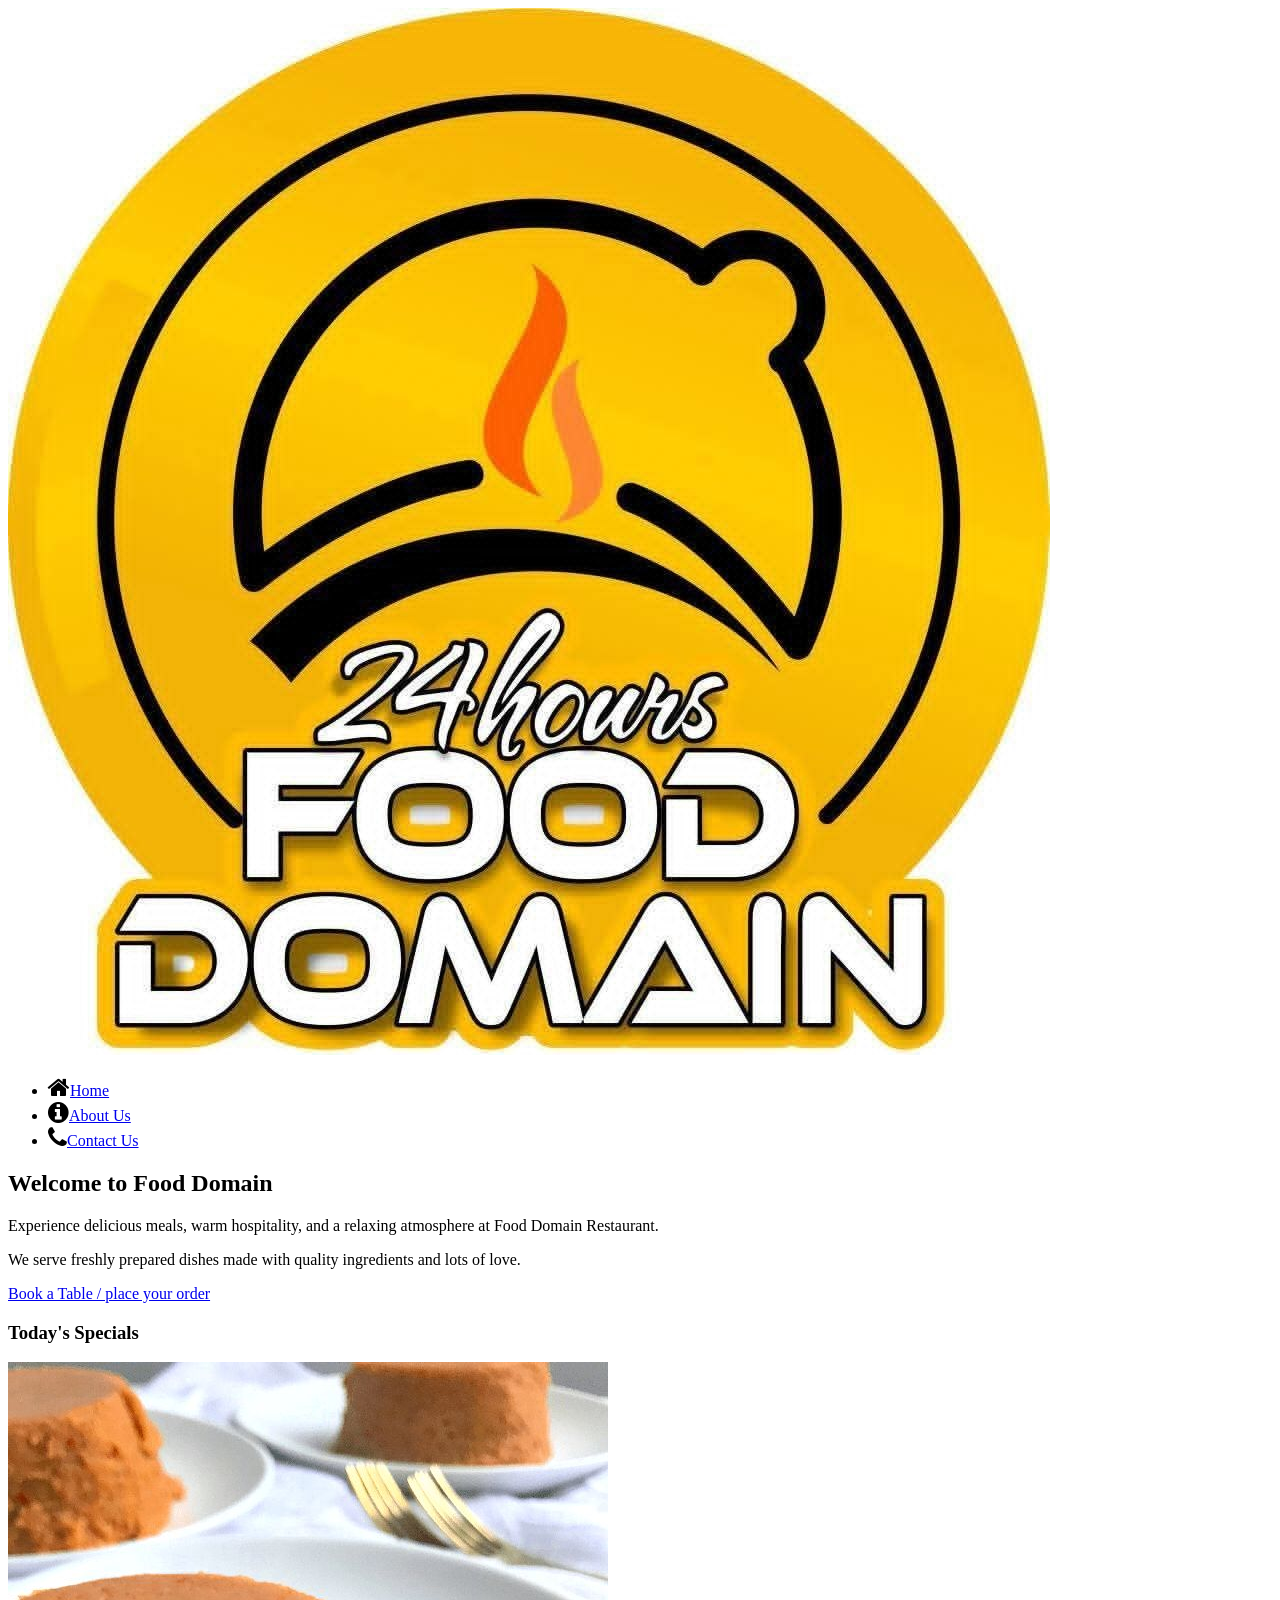
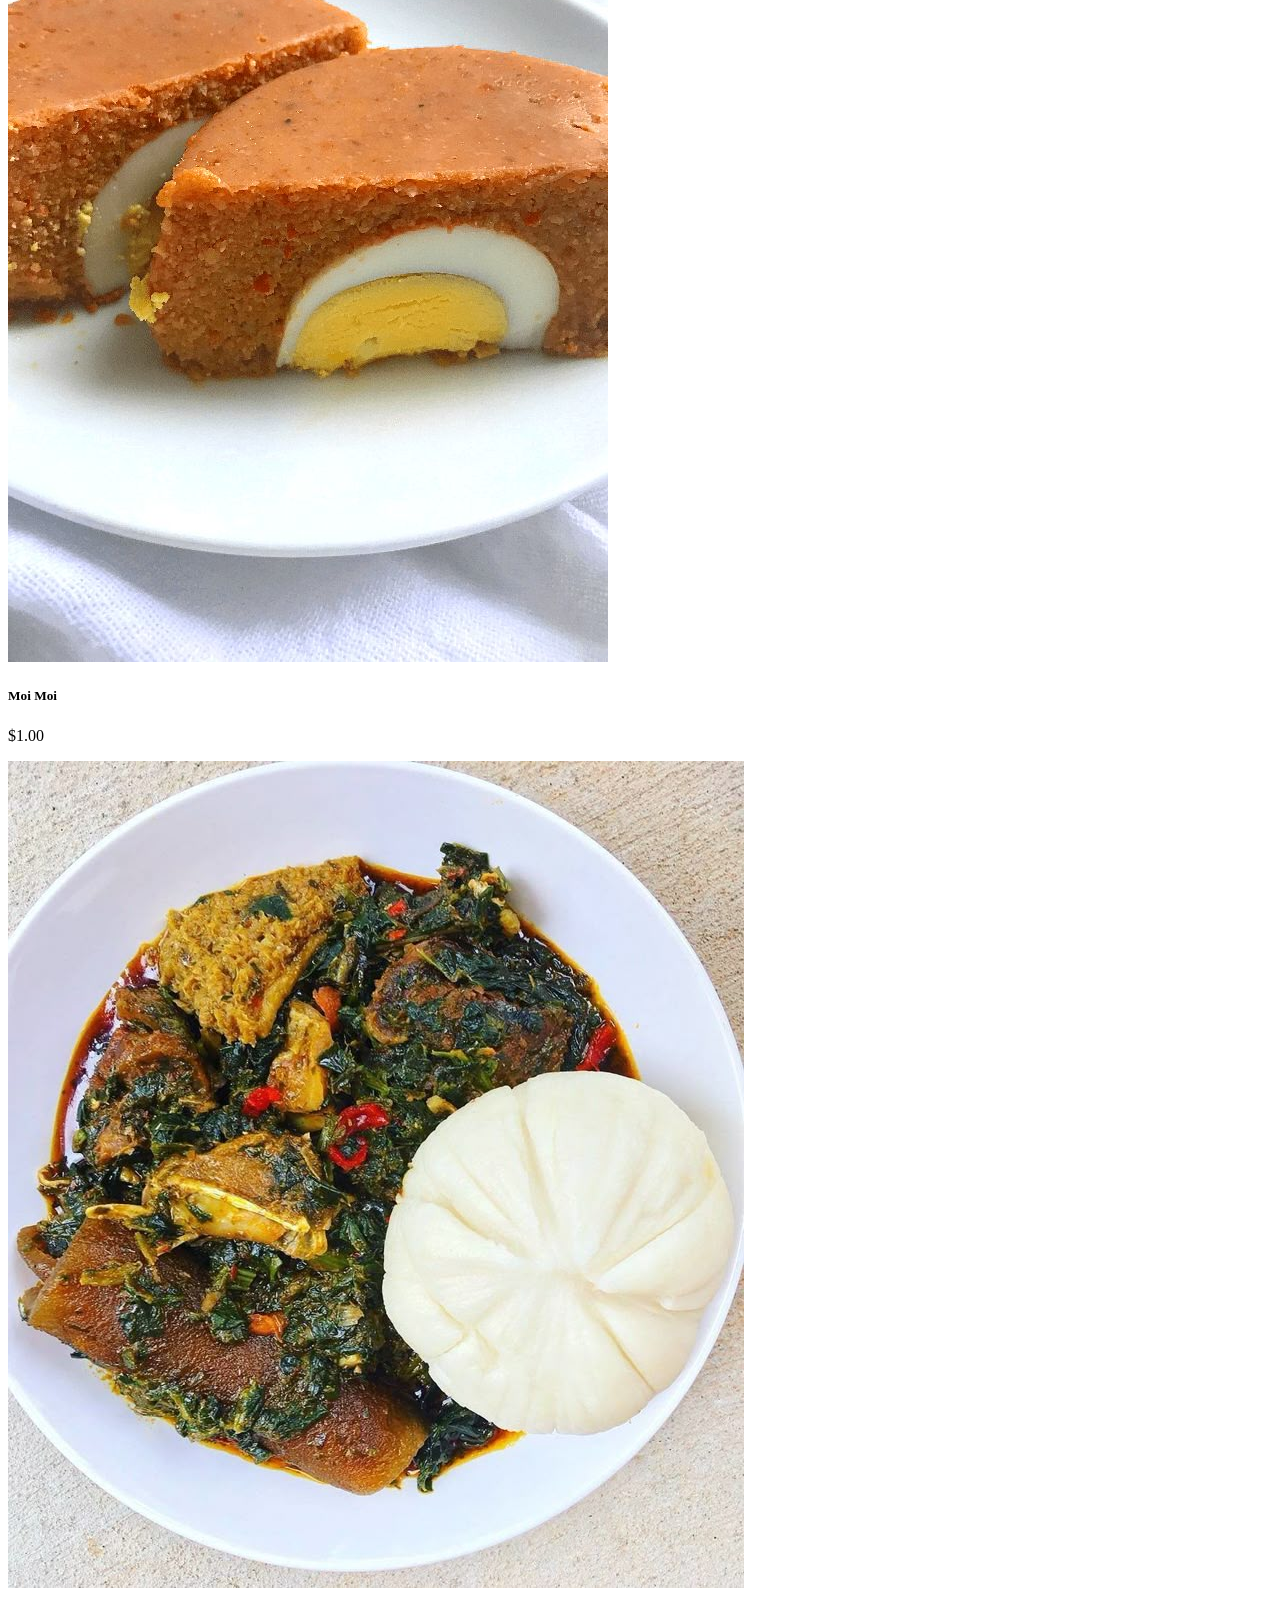
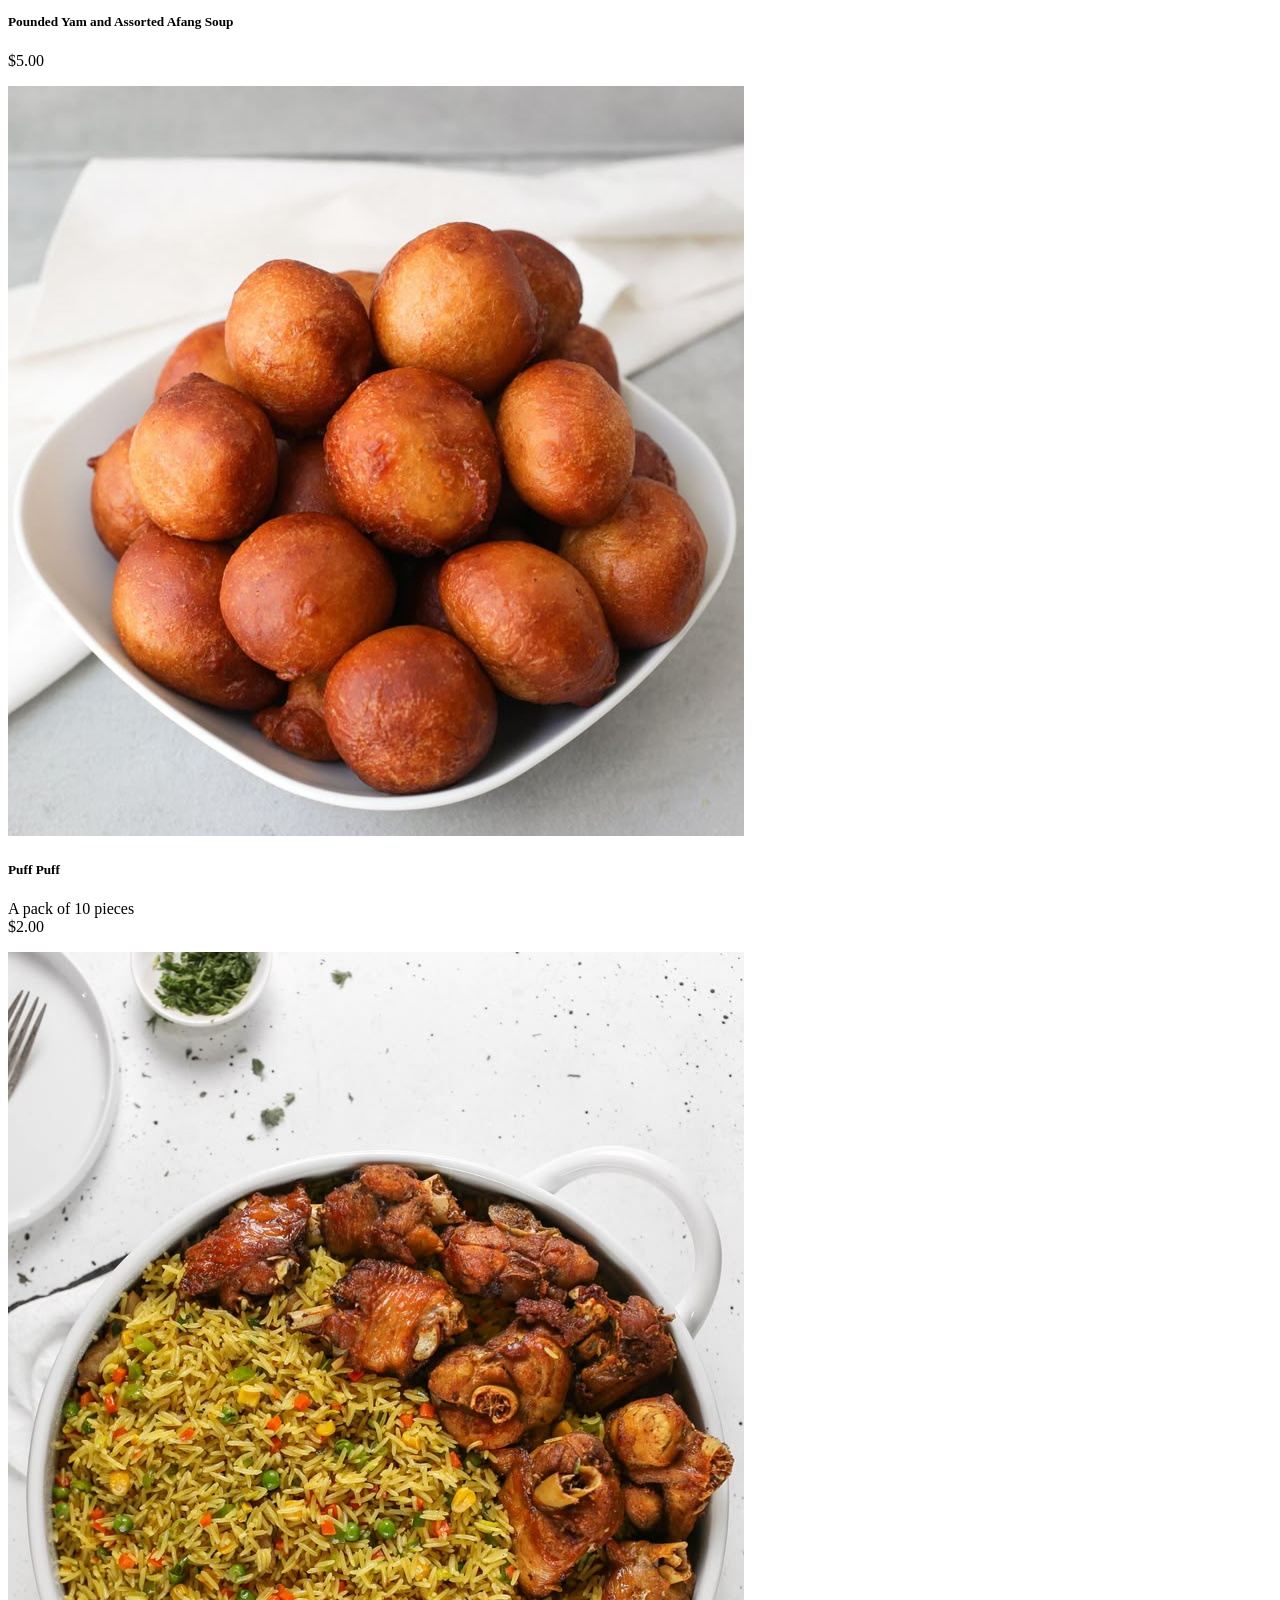
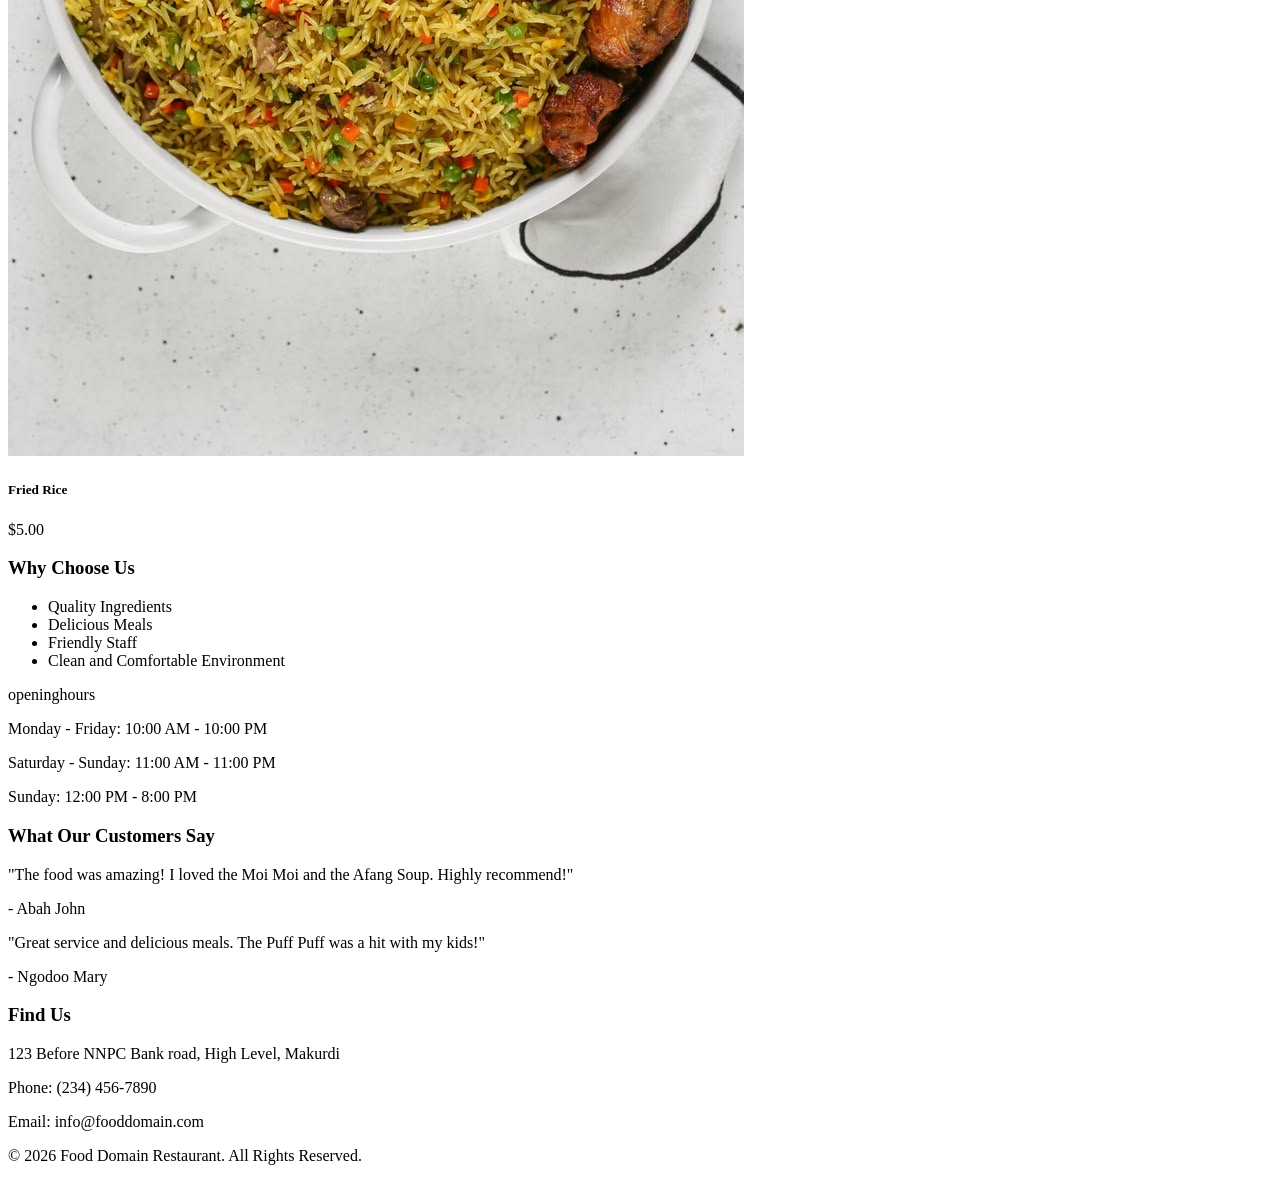
==== index.html @ 3f94d56d "fix validation errors" ====
<!DOCTYPE html>
<html lang="en">
<head>
    <meta charset="UTF-8">
    <meta name="viewport" content="width=device-width, initial-scale=1.0">
    <link rel="stylesheet" href="https://cdnjs.cloudflare.com/ajax/libs/font-awesome/4.7.0/css/font-awesome.min.css">
    <title>Document</title>
</head>
<body>
    <header>
        <nav>
            <img src="img/photo_2026-09-25_22-31-43.jpg" alt="">
            <ul class="menu">
                <li><i class="fa fa-home" style="font-size:24px"></i><a href="index.html">Home</a></li>
                <li><i class="fa fa-info-circle" style="font-size:24px"></i><a href="about.html">About Us</a></li>
                <li><i class="fa fa-phone" style="font-size:24px"></i><a href="contact.html">Contact Us</a></li>
            </ul>
            
        </nav>
    </header>
    <main>
         <section id="home">
            <h1>Welcome to Food Domain</h1>

            <p>
                Experience delicious meals, warm hospitality, and a relaxing
                atmosphere at Food Domain Restaurant.
            </p>

            <p>
                We serve freshly prepared dishes made with quality ingredients
                and lots of love.
            </p>
            <a href="#contact">Book a Table / place your order</a>
         </section>

         <section id="featuredmeals">
            <h3>Today's Specials</h3>
            <div>
                <img src="img/6192518231147457.jpg" alt="">
                <h5>Moi Moi</h5>
                <p>$1.00</p>
            </div>
            <div>
                <img src="img/Making Nigerian Afang Soup Recipe - Dream Africa.jpg" alt="">
                <h5>Pounded Yam and Assorted Afang Soup</h5>
                <p>$5.00</p>
            </div>
            <div>
                <img src="img/Easy Nigerian Puff Puff.jpg" alt="">
                <h5>Puff Puff</h5>
                <p>A pack of 10 pieces <br>$2.00</p>
            </div>
            <div>
                <img src="img/Nigerian Fried Rice(LAST FOR DAYS!) - KikiFoodies.jpg" alt="">
                <h5>Fried Rice</h5>
                <p>$5.00</p>
            </div>

         </section>
            
         <section id="">
            <h3>Why Choose Us</h3>
                <ul>
                    <li>Quality Ingredients</li>
                    <li>Delicious Meals</li>
                    <li>Friendly Staff</li>
                    <li>Clean and Comfortable Environment</li>  
                </ul>
         </section>
         <section id="time">

            <div>
                <article>openinghours</article>
                <p>Monday - Friday: 10:00 AM - 10:00 PM</p>
                <p>Saturday - Sunday: 11:00 AM - 11:00 PM</p>
                <p>Sunday: 12:00 PM - 8:00 PM</p>
            </div>
         </section>

        
         <section id="testimonial">
            <h3>What Our Customers Say</h3>
            <div>
                <p>
                    "The food was amazing! I loved the Moi Moi and the Afang Soup. Highly recommend!"
                </p>
                <p>- Abah John</p>
            </div>
            <div>
                <p>
                    "Great service and delicious meals. The Puff Puff was a hit with my kids!"
                </p>
                <p>- Ngodoo Mary</p>
            </div>

         </section>

         <section id="location">
            <h3>Find Us</h3>
            <p>123 Before NNPC Bank road, High Level, Makurdi</p>
            <p>Phone: (234) 456-7890</p>
            <p>Email: info@fooddomain.com</p>

         </section>

    </main>
   <footer>
        <p>&copy; 2026 Food Domain Restaurant. All Rights Reserved.</p>
    </footer>
</body>
</html>
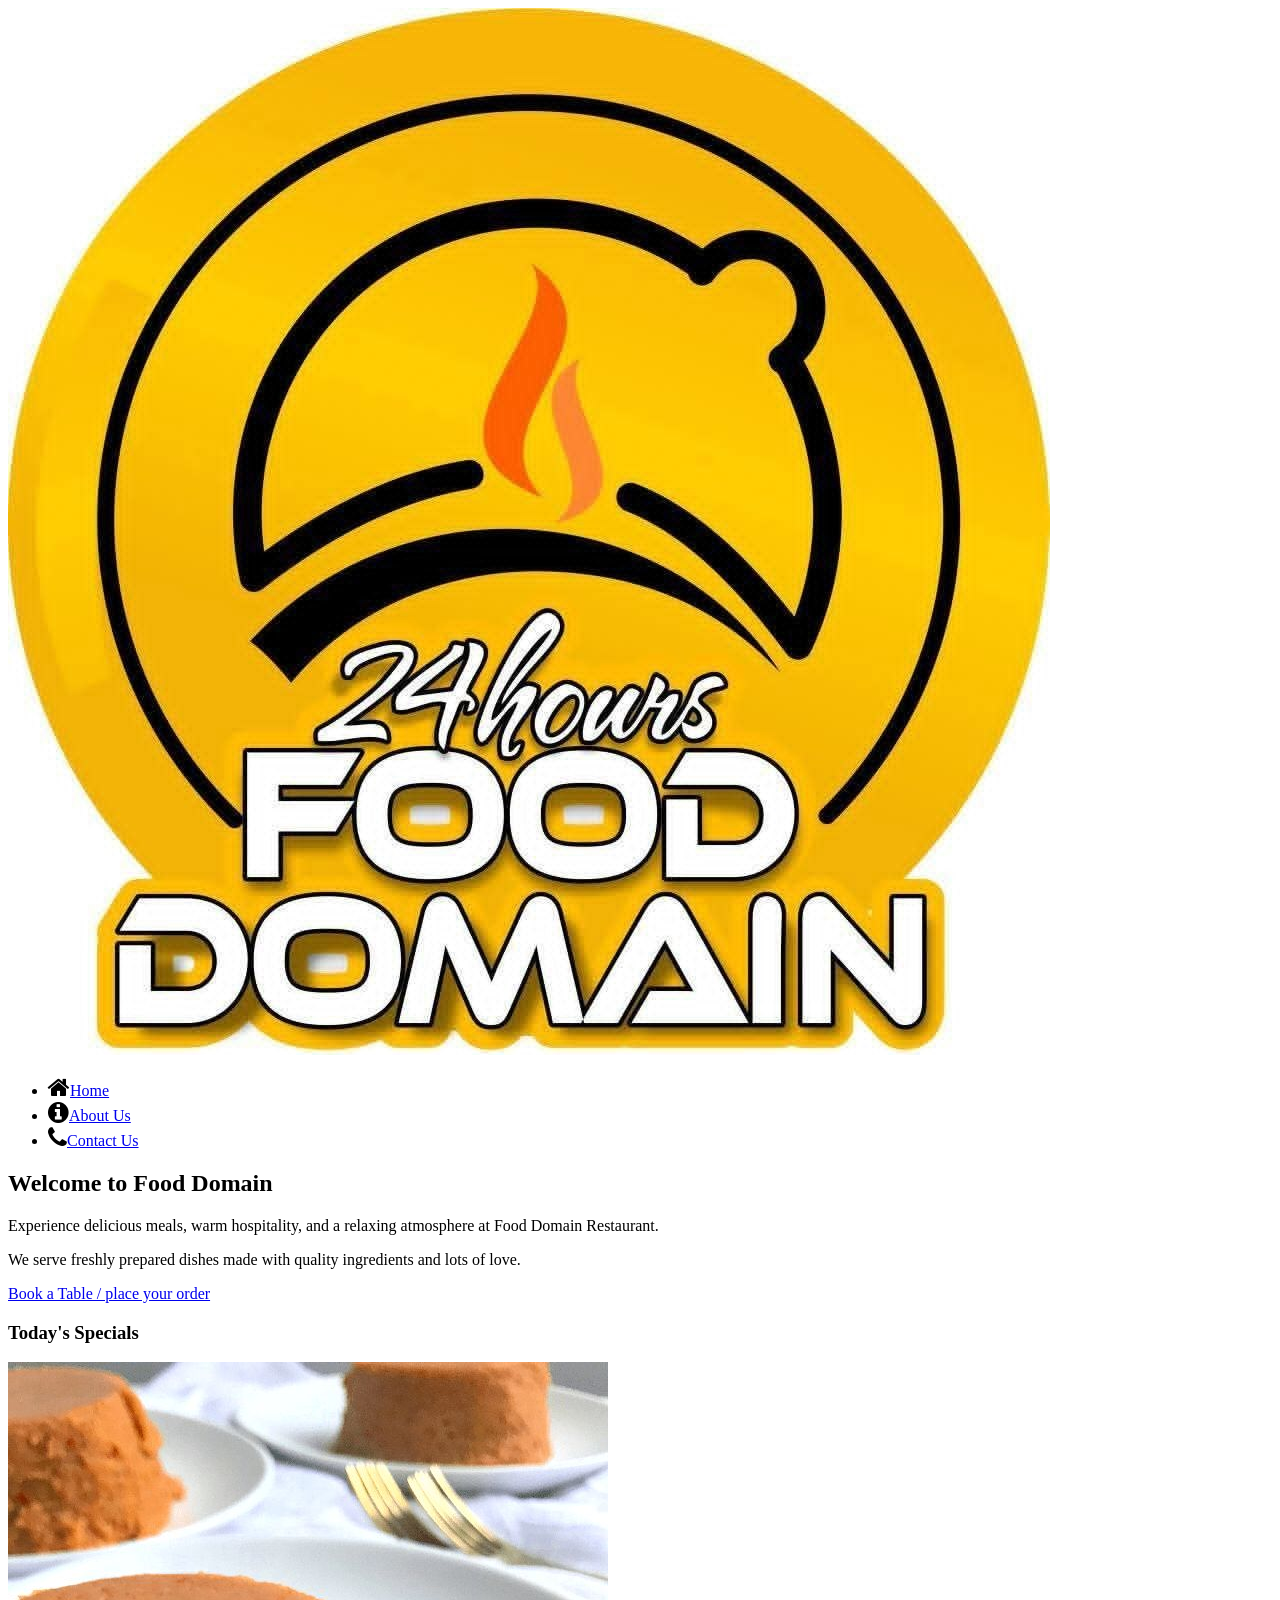
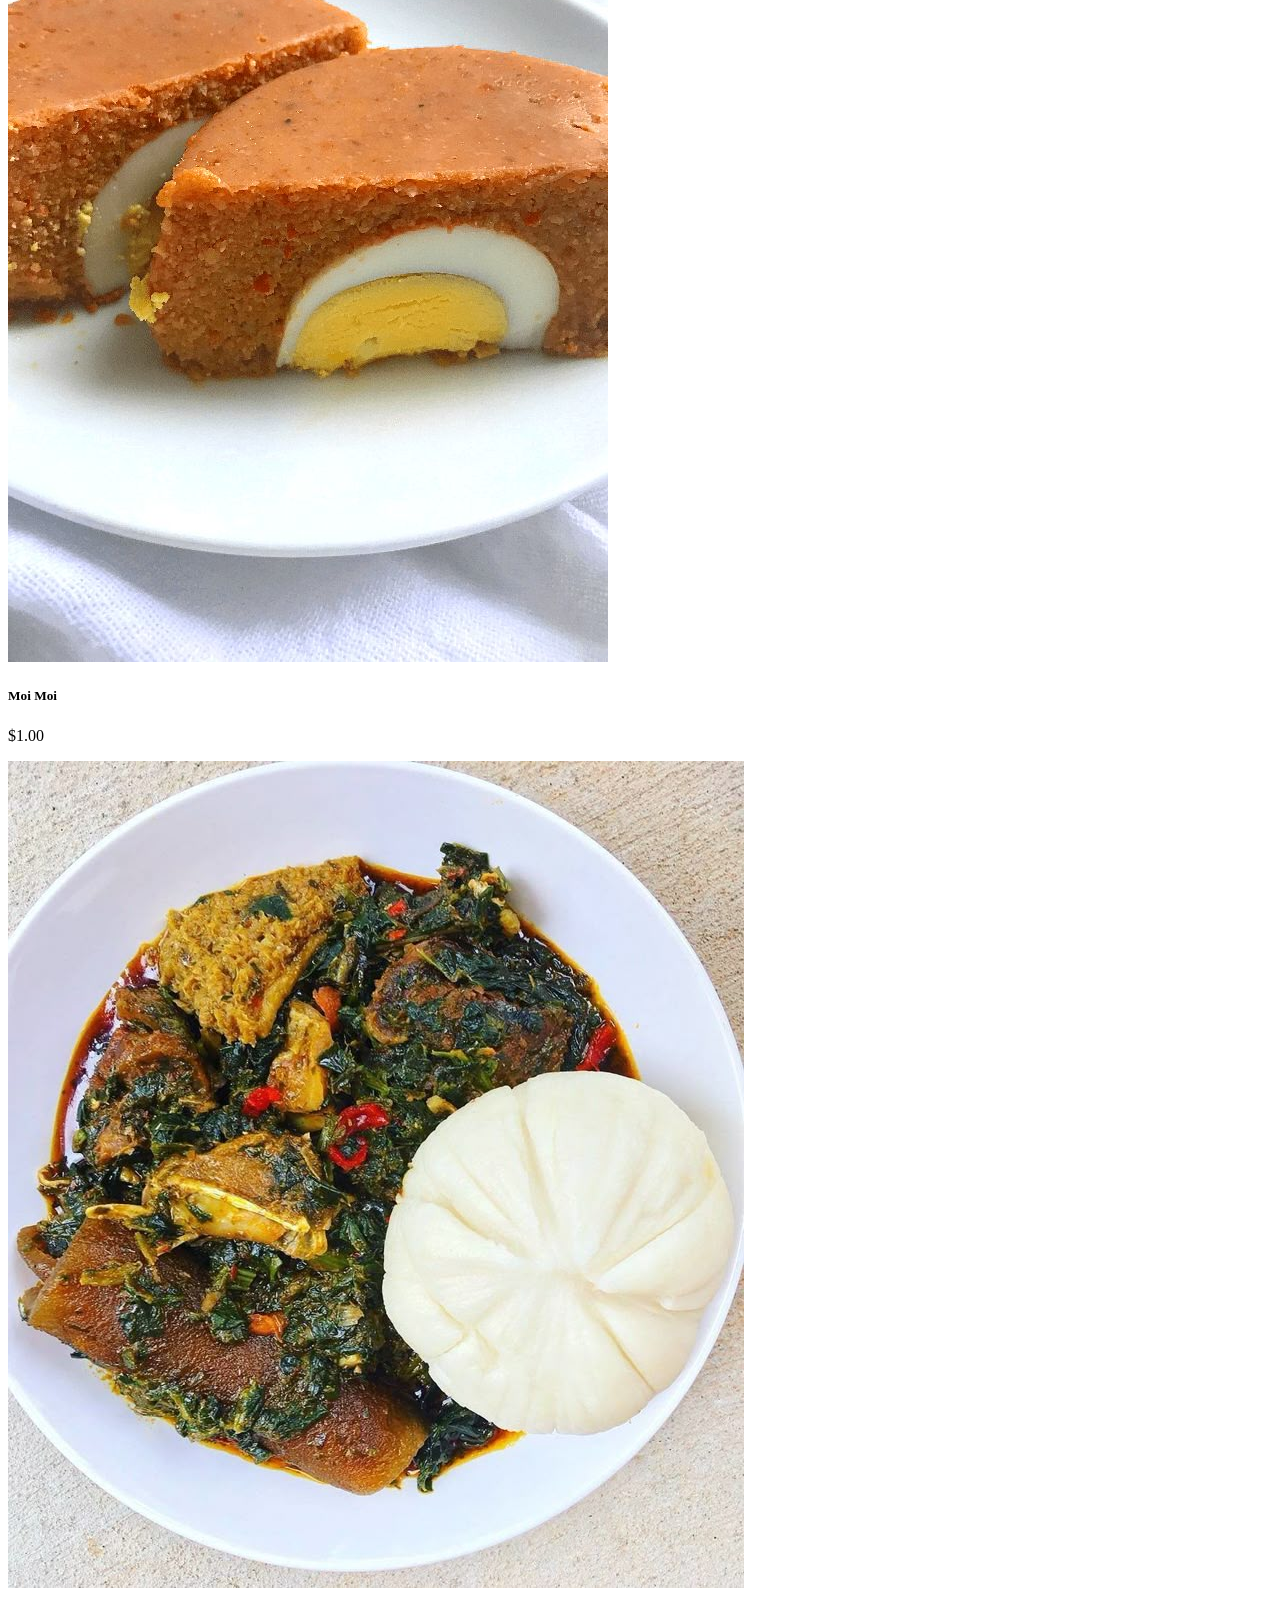
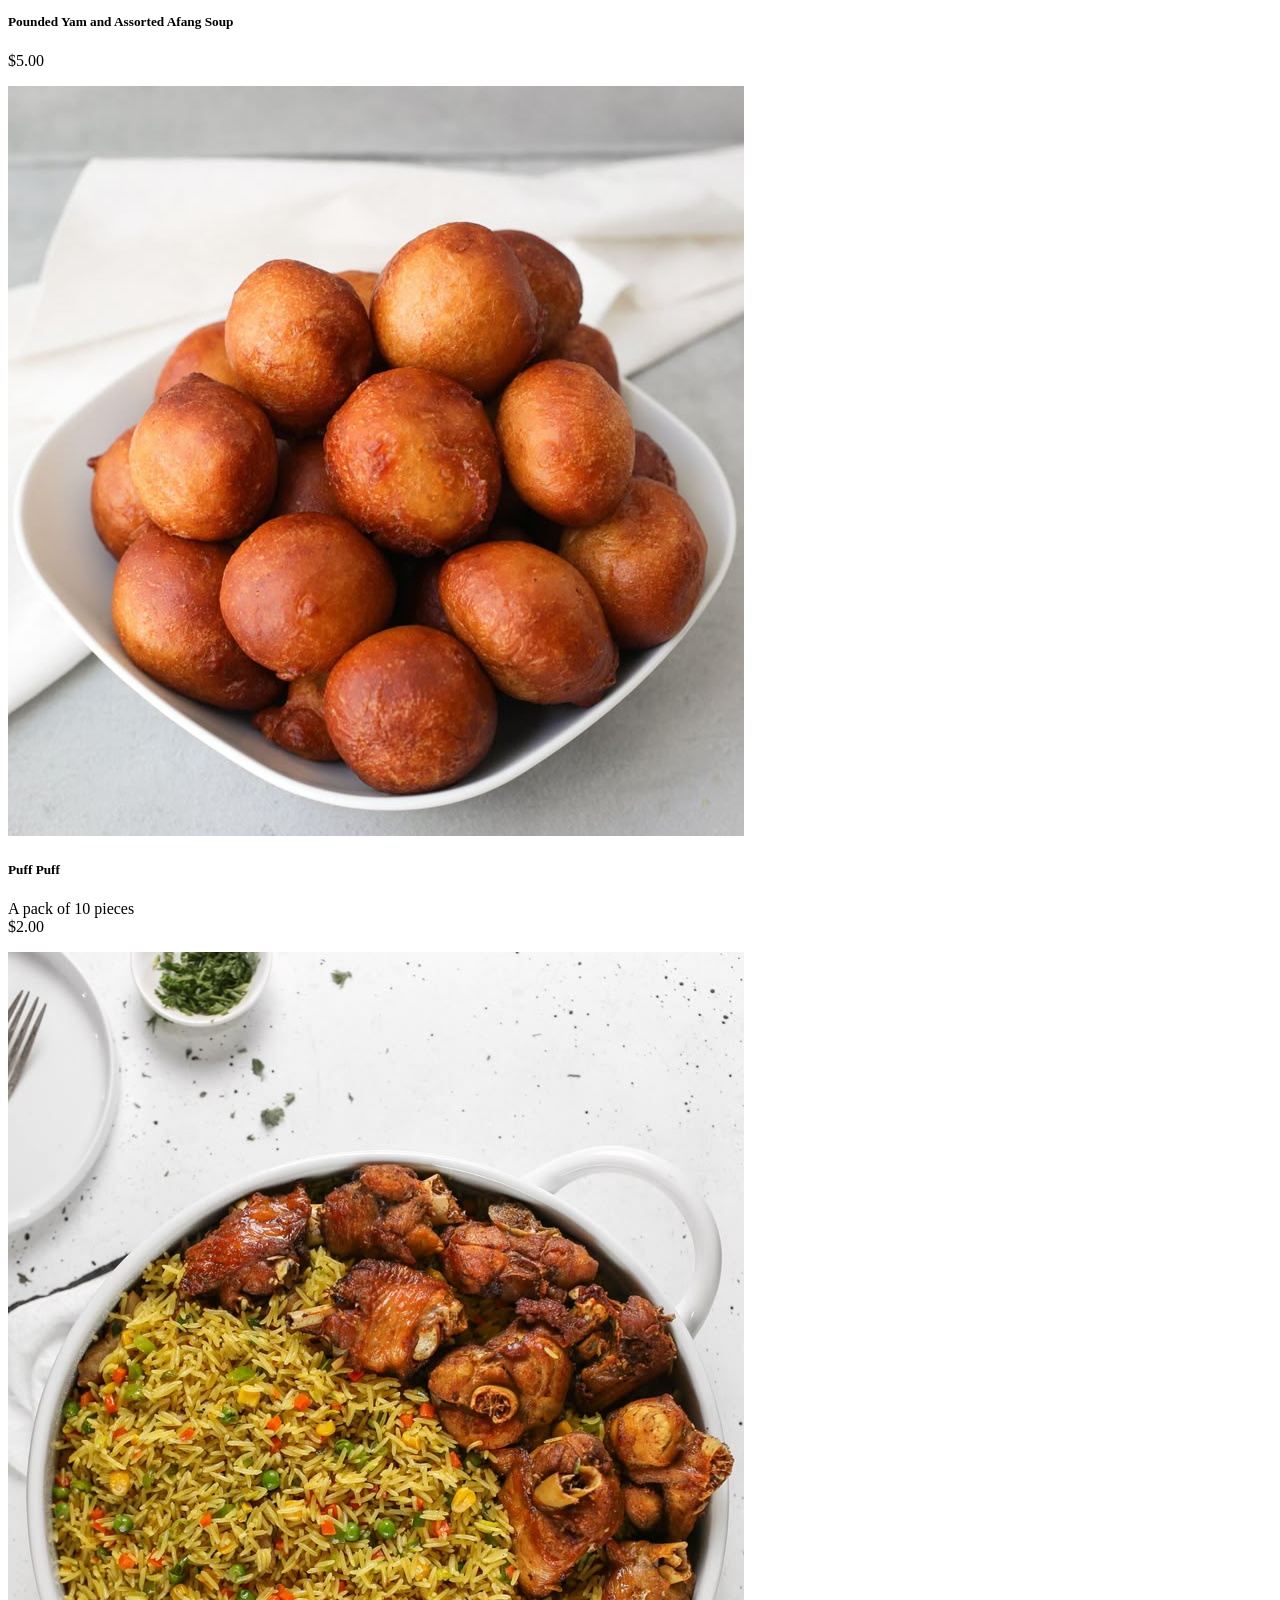
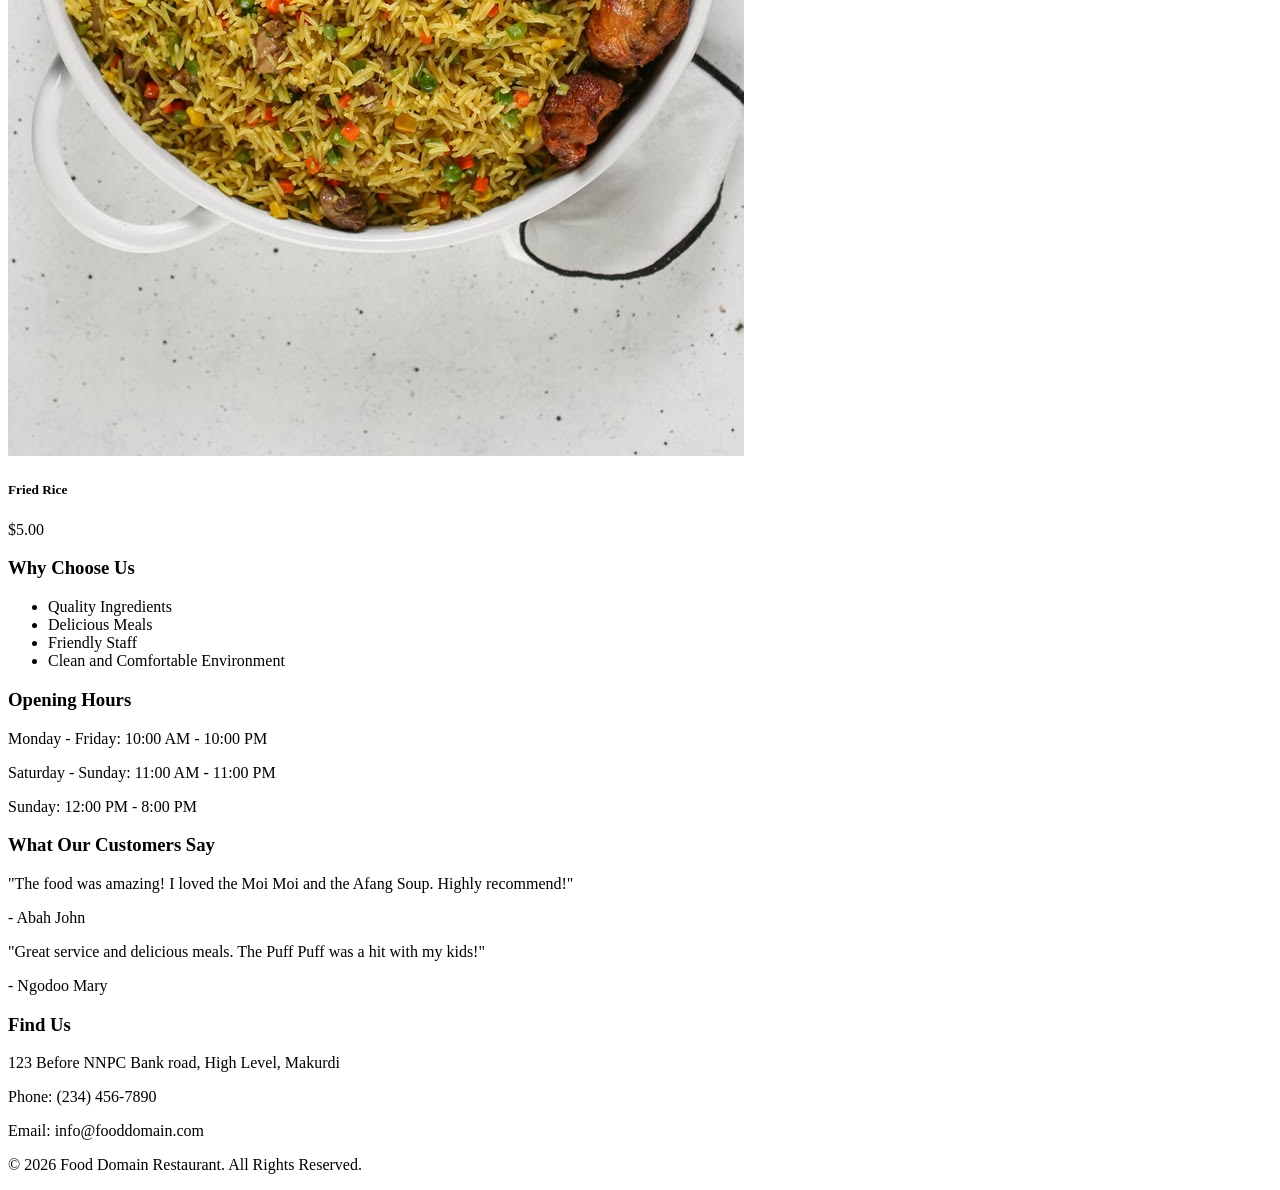
==== commit d1a924b7: "fix validation errors" ====
--- a/index.html
+++ b/index.html
@@ -42,24 +42,24 @@
                 <p>$1.00</p>
             </div>
             <div>
-                <img src="img/Making Nigerian Afang Soup Recipe - Dream Africa.jpg" alt="">
+                <img src="img/afang-soup.jpg" alt="">
                 <h5>Pounded Yam and Assorted Afang Soup</h5>
                 <p>$5.00</p>
             </div>
             <div>
-                <img src="img/Easy Nigerian Puff Puff.jpg" alt="">
+                <img src="img/Puff-Puff.jpg" alt="">
                 <h5>Puff Puff</h5>
                 <p>A pack of 10 pieces <br>$2.00</p>
             </div>
             <div>
-                <img src="img/Nigerian Fried Rice(LAST FOR DAYS!) - KikiFoodies.jpg" alt="">
+                <img src="img/Nigerian-Fried-Rice.jpg" alt="">
                 <h5>Fried Rice</h5>
                 <p>$5.00</p>
             </div>
 
          </section>
             
-         <section id="">
+         <section id="choose">
             <h3>Why Choose Us</h3>
                 <ul>
                     <li>Quality Ingredients</li>
@@ -68,15 +68,15 @@
                     <li>Clean and Comfortable Environment</li>  
                 </ul>
          </section>
-         <section id="time">
+        
 
             <div>
-                <article>openinghours</article>
+                <h3>Opening Hours</h3>
                 <p>Monday - Friday: 10:00 AM - 10:00 PM</p>
                 <p>Saturday - Sunday: 11:00 AM - 11:00 PM</p>
                 <p>Sunday: 12:00 PM - 8:00 PM</p>
             </div>
-         </section>
+         
 
         
          <section id="testimonial">
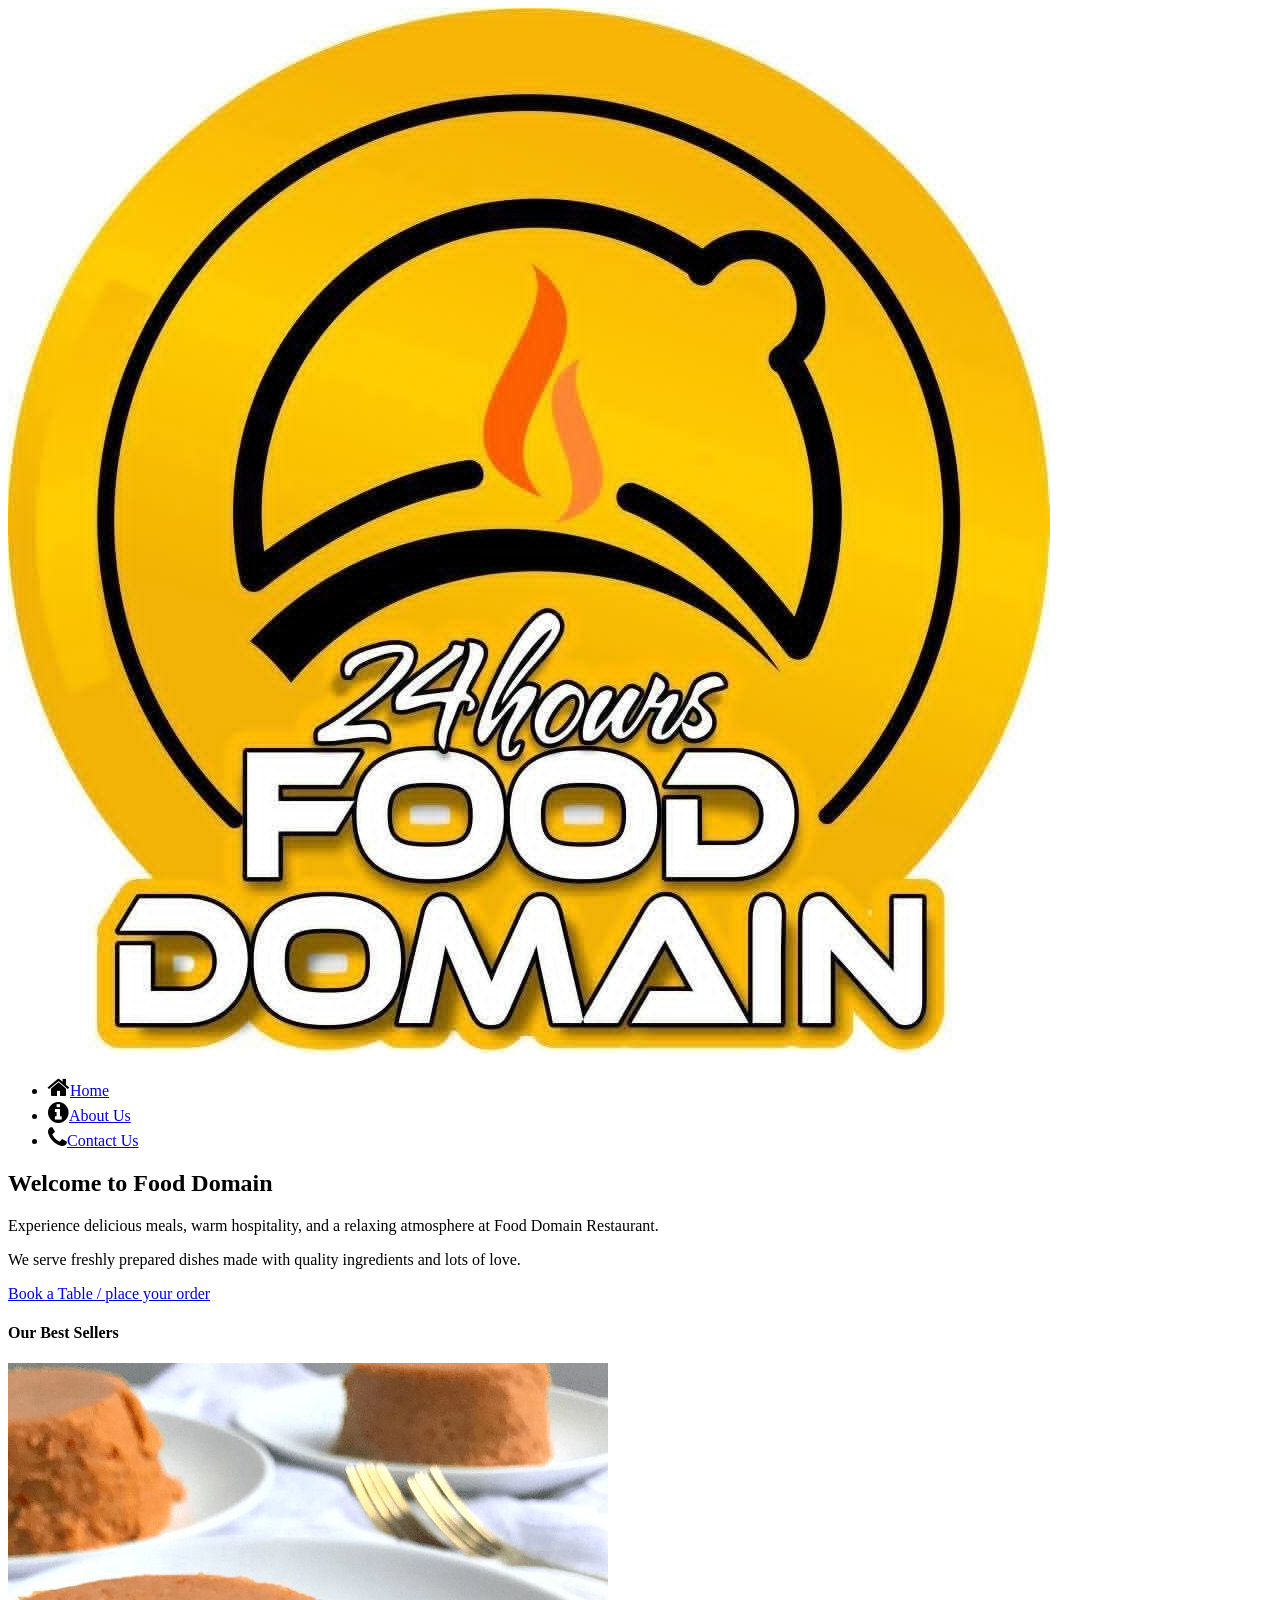
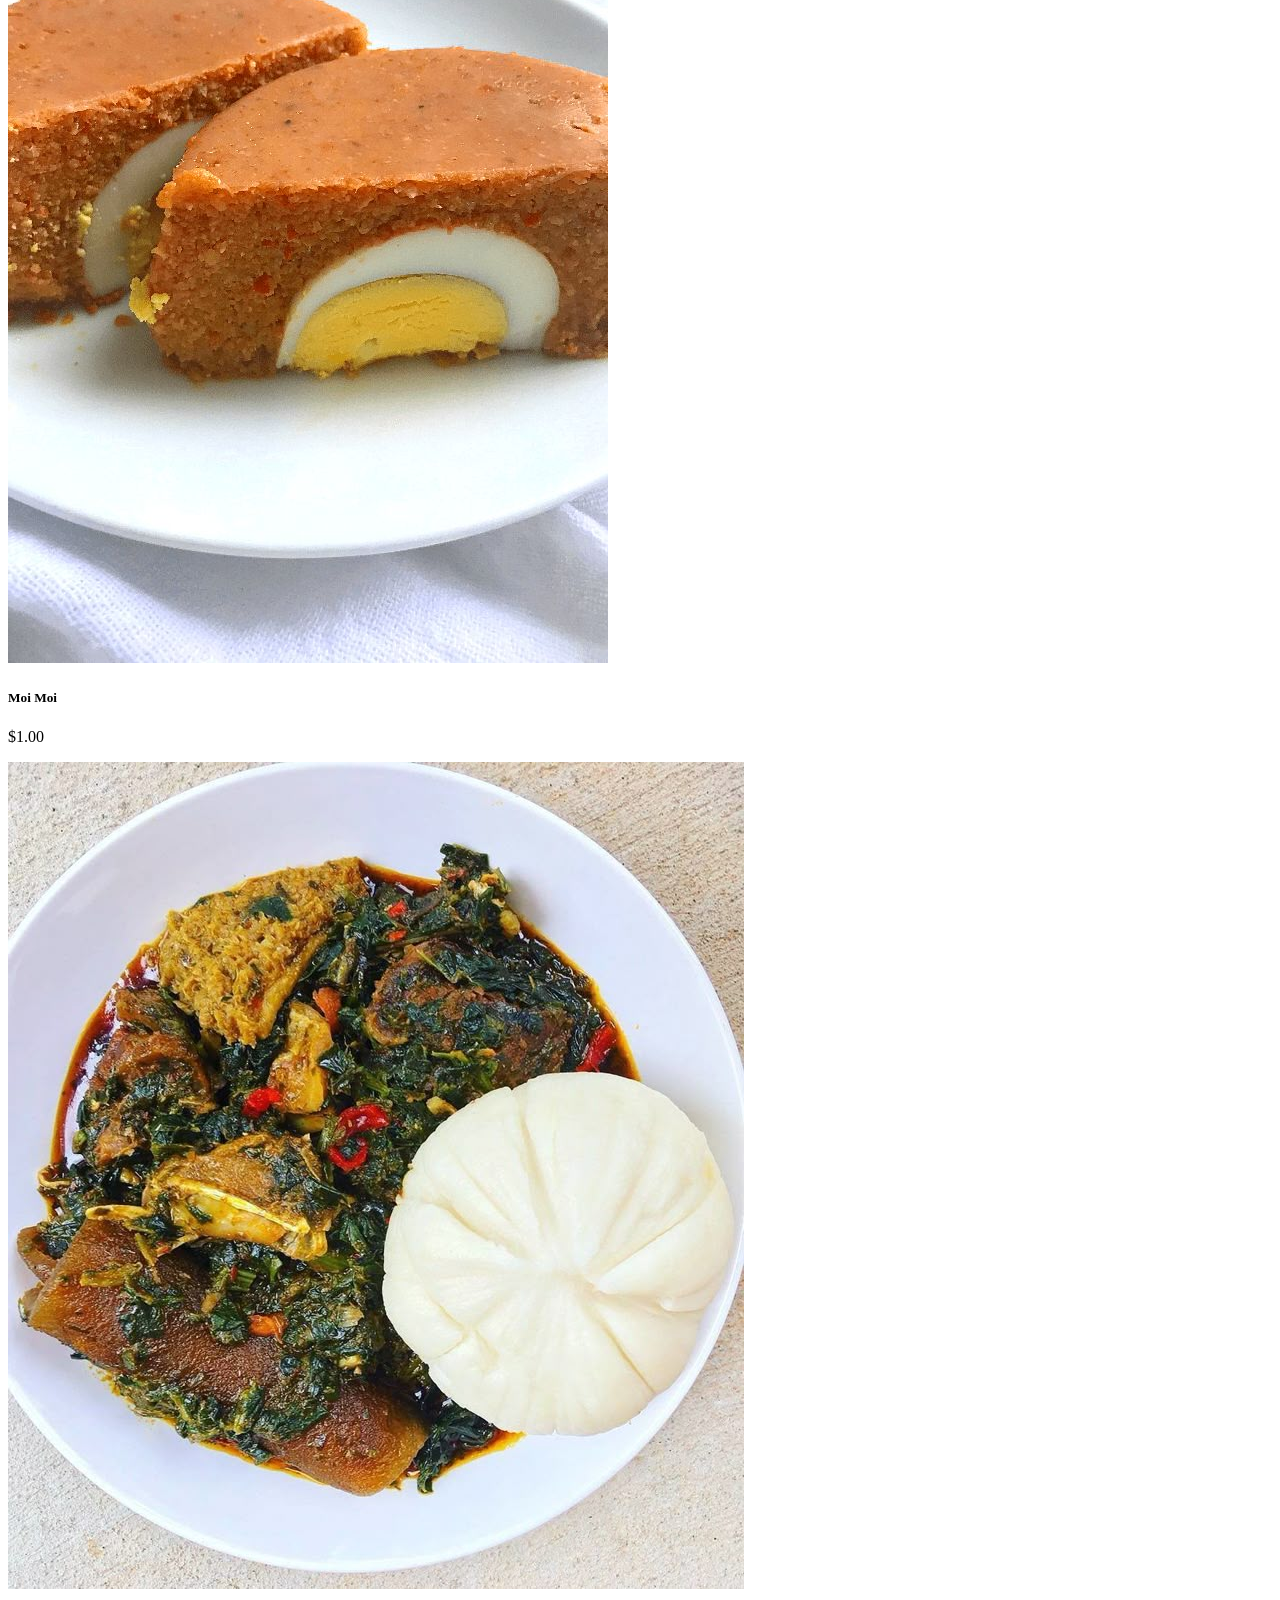
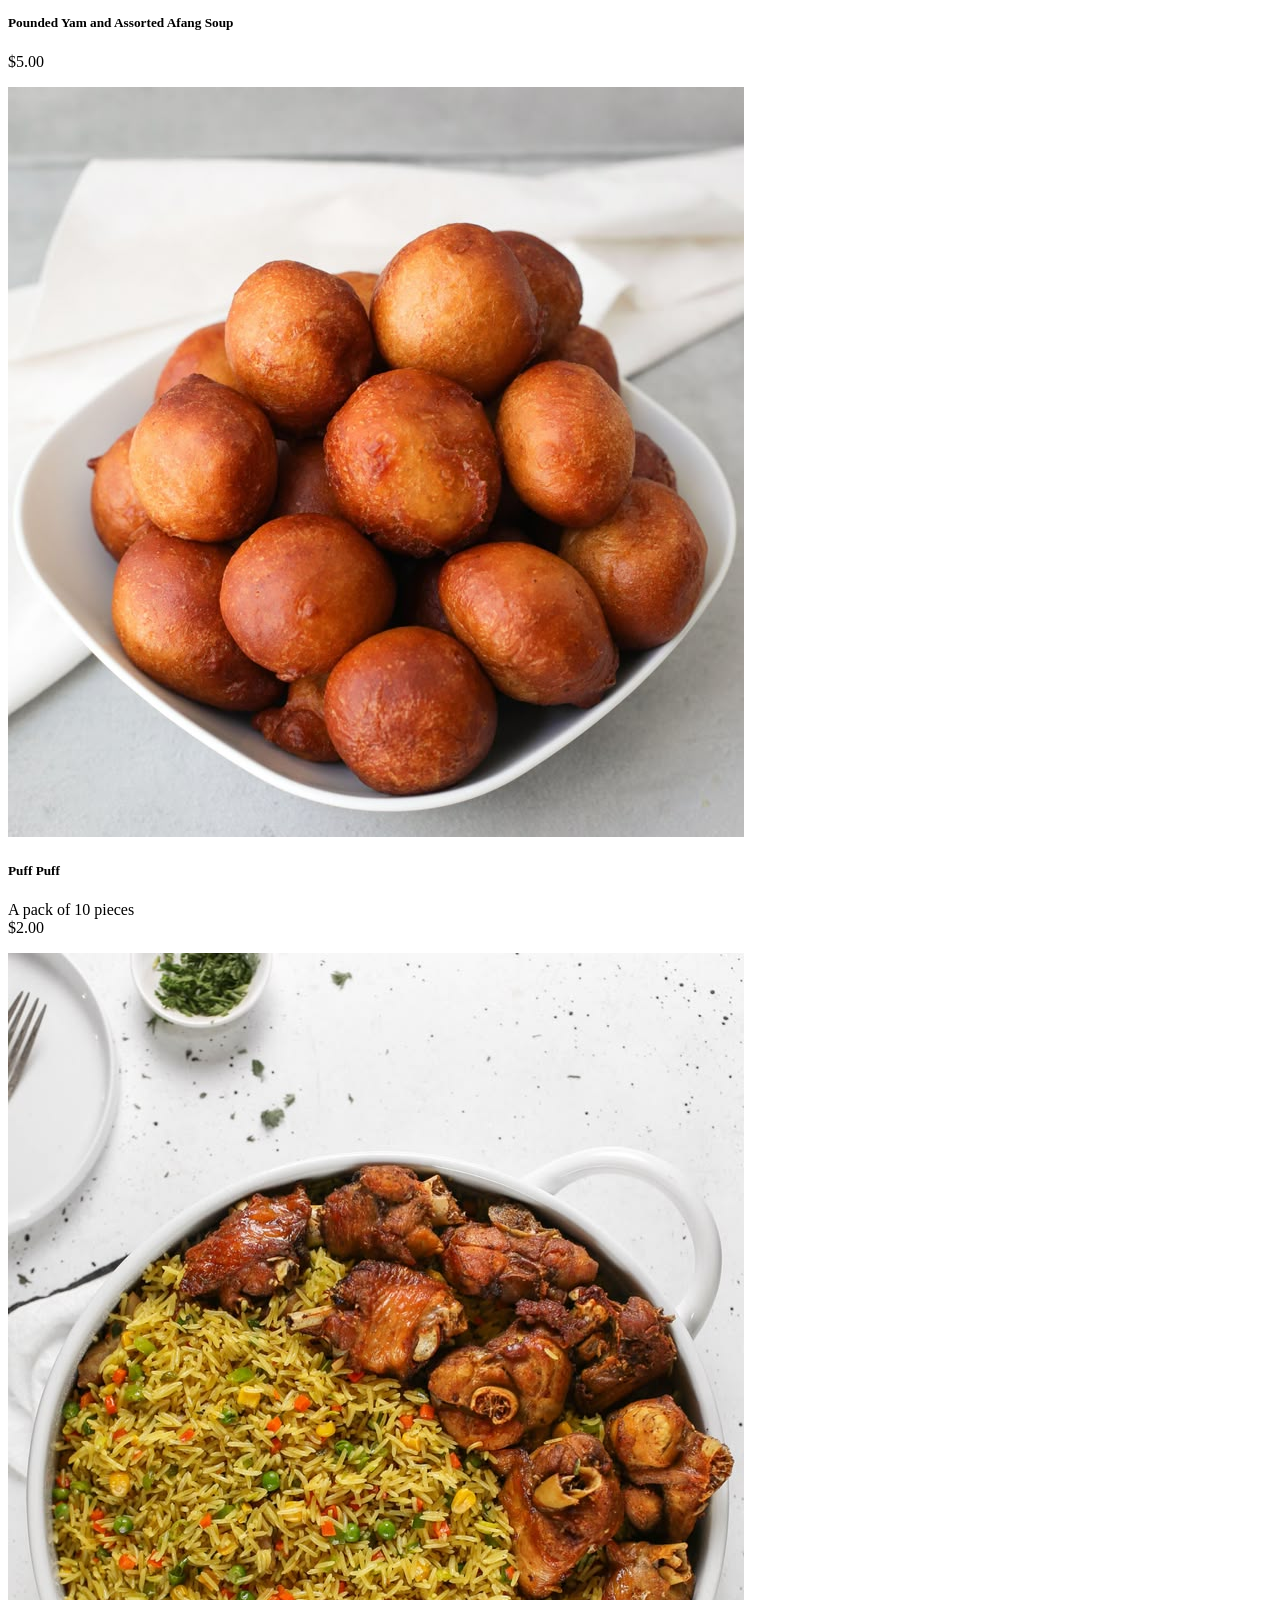
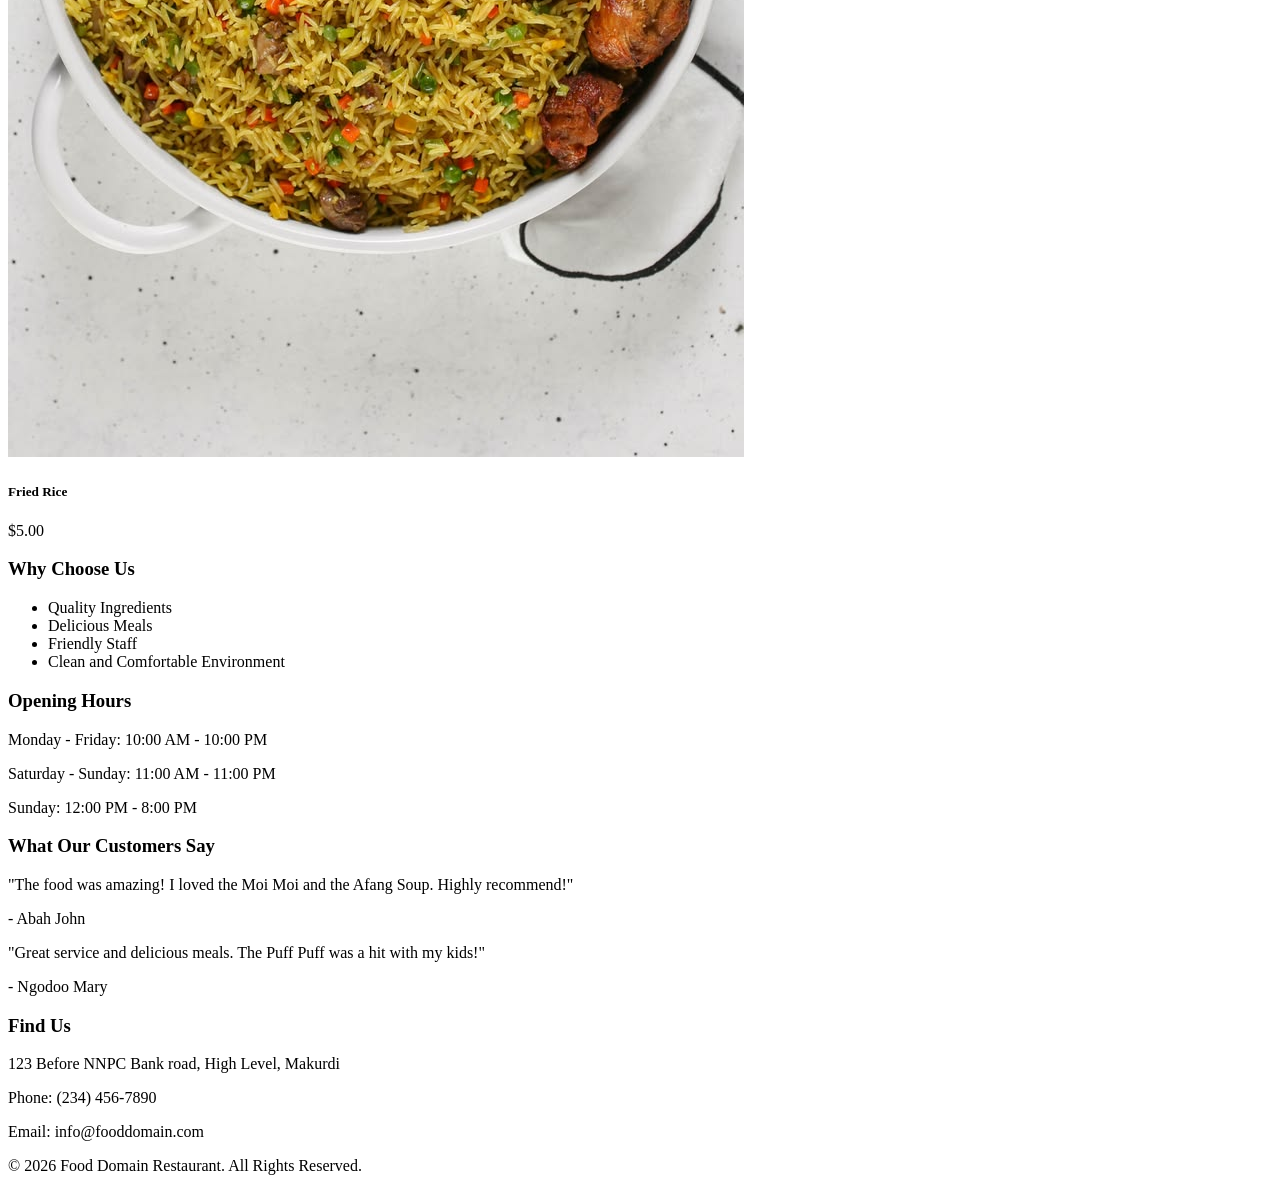
==== commit 7e10c8b0: "fix validation error" ====
--- a/index.html
+++ b/index.html
@@ -35,7 +35,7 @@
          </section>
 
          <section id="featuredmeals">
-            <h3>Today's Specials</h3>
+            <h4>Our Best Sellers</h4>
             <div>
                 <img src="img/6192518231147457.jpg" alt="">
                 <h5>Moi Moi</h5>
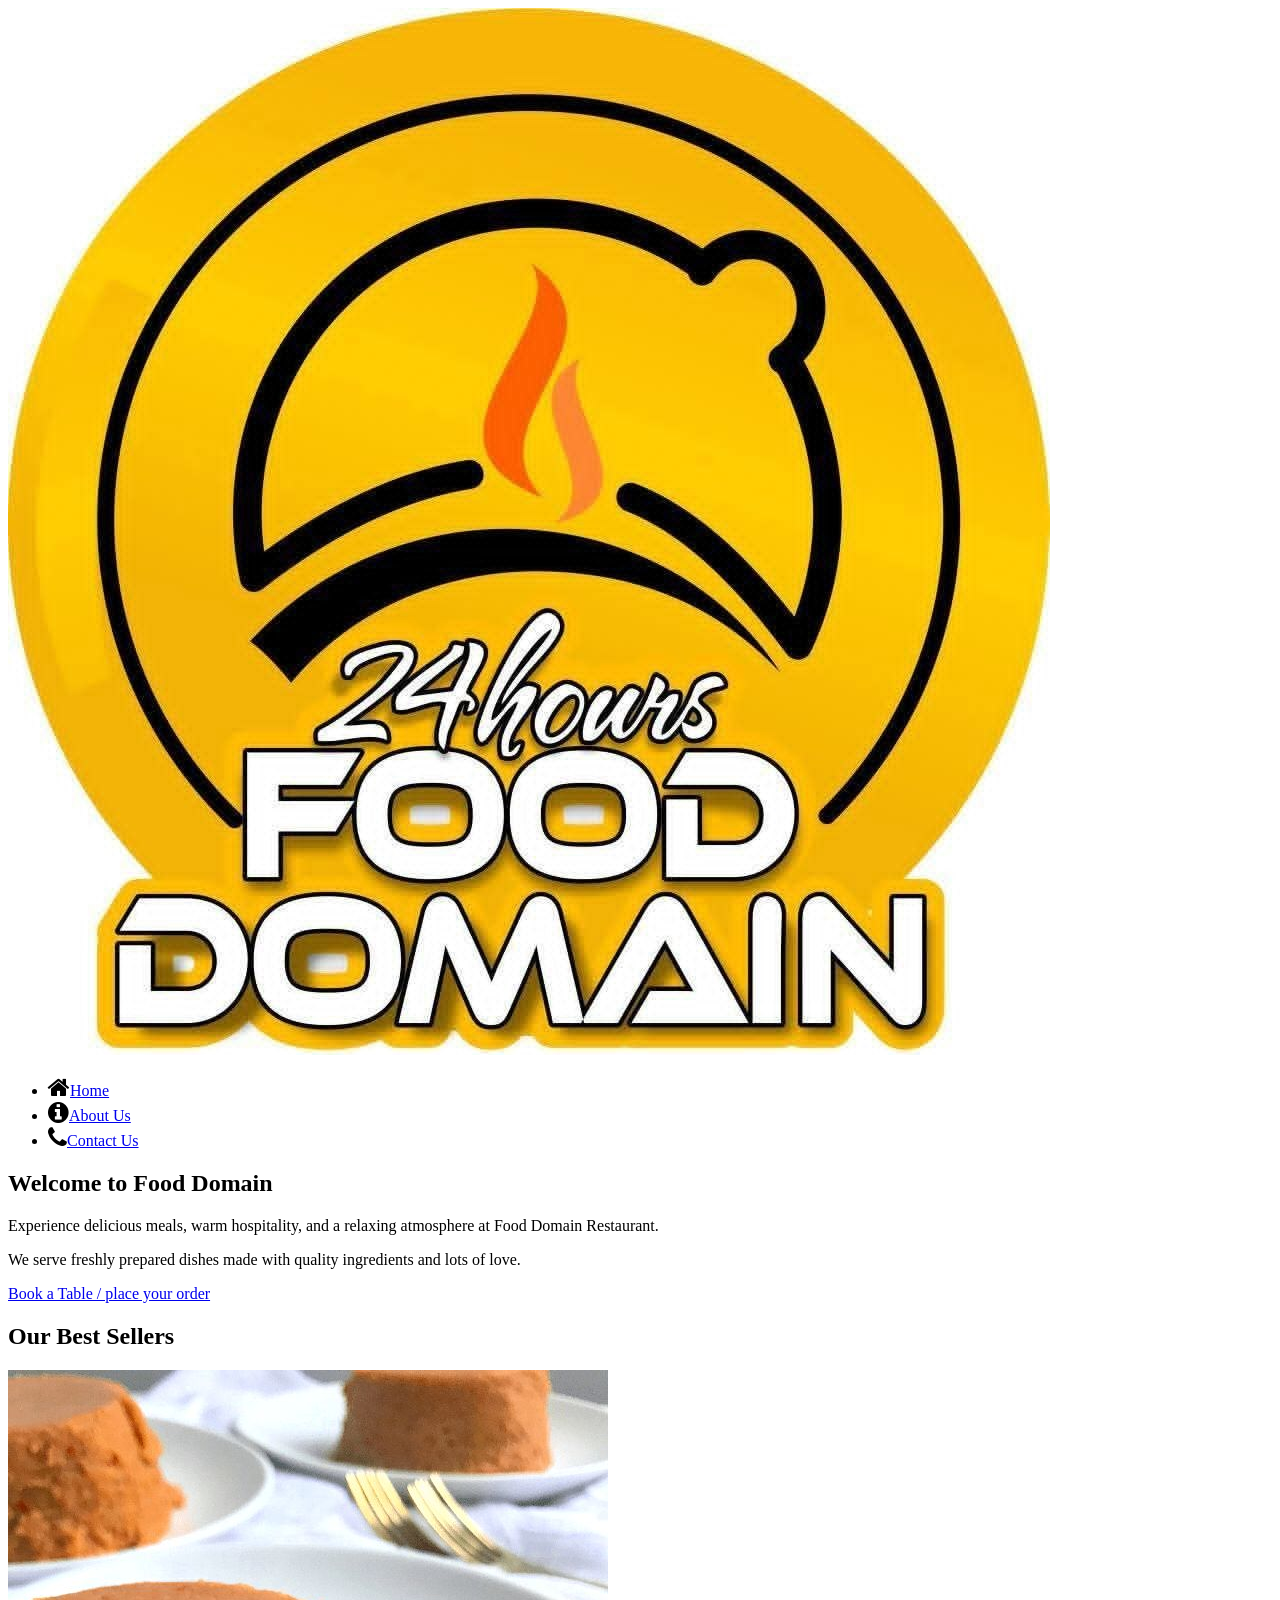
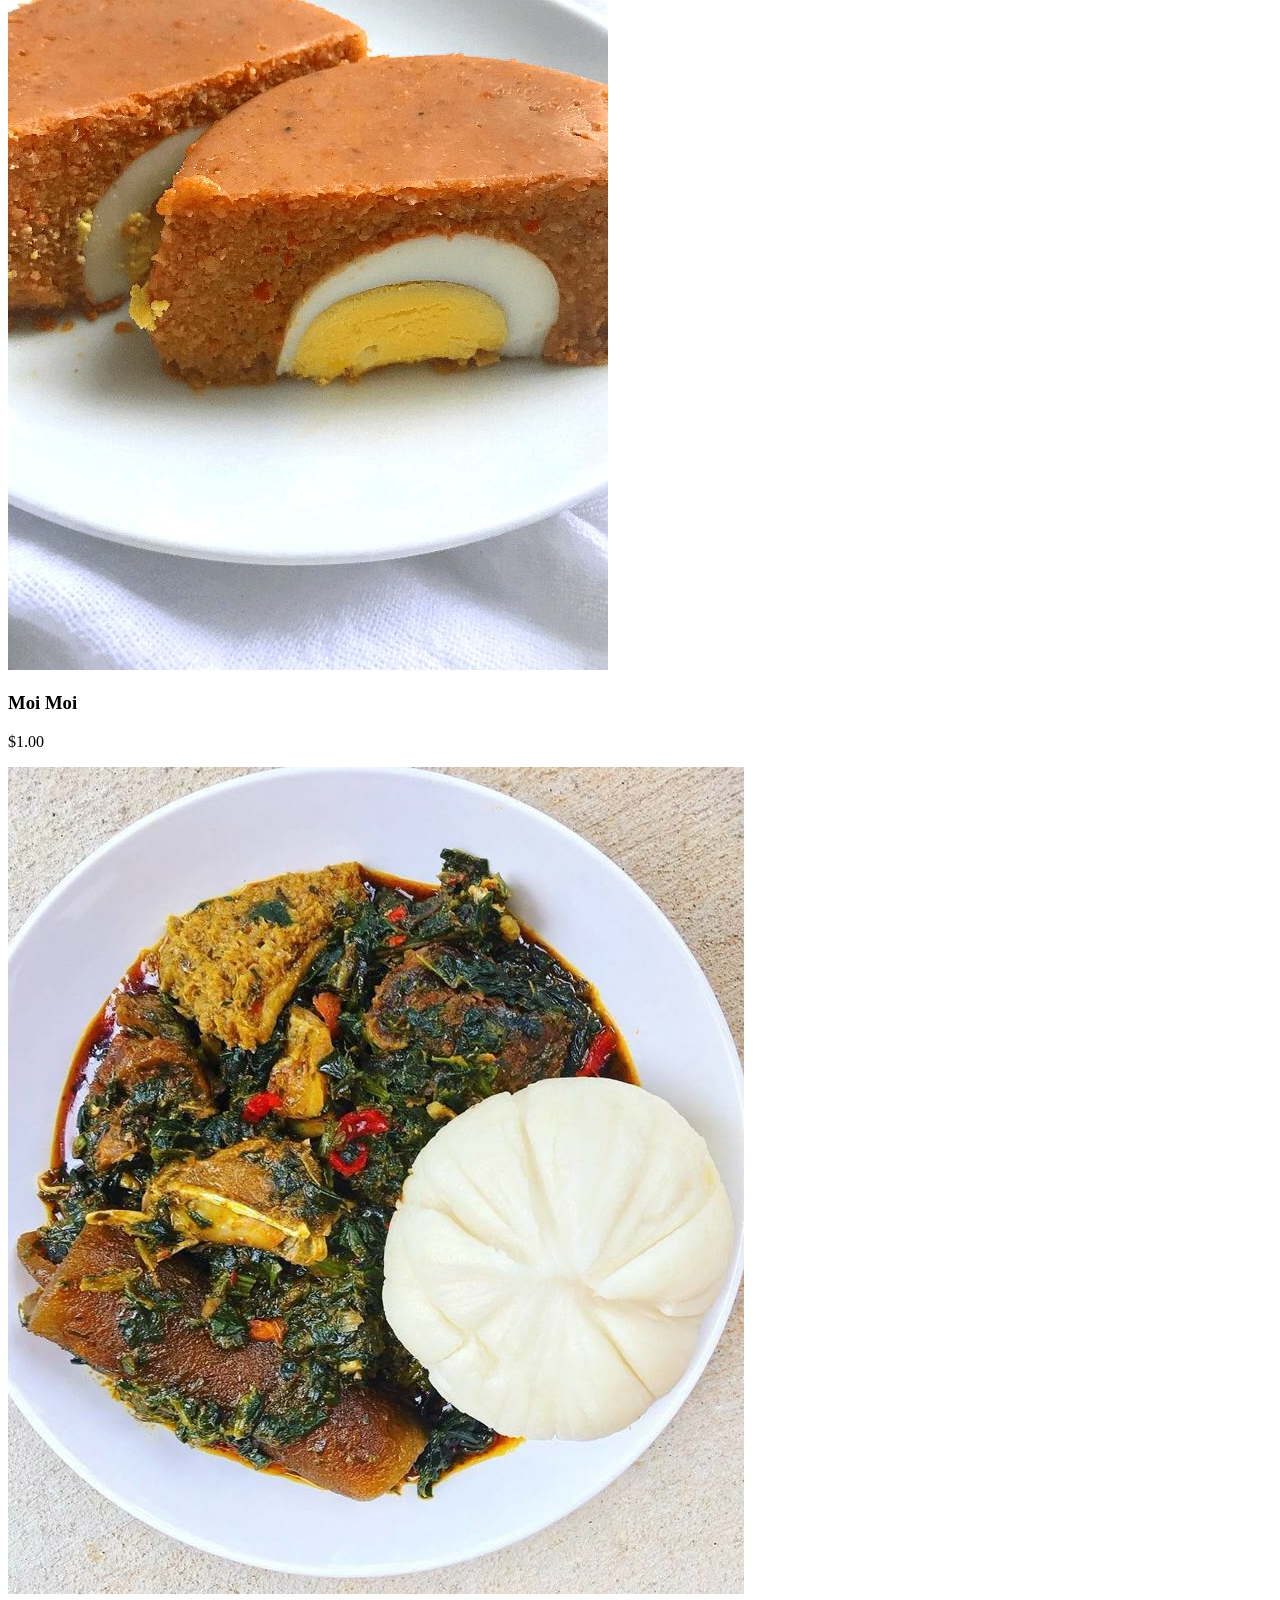
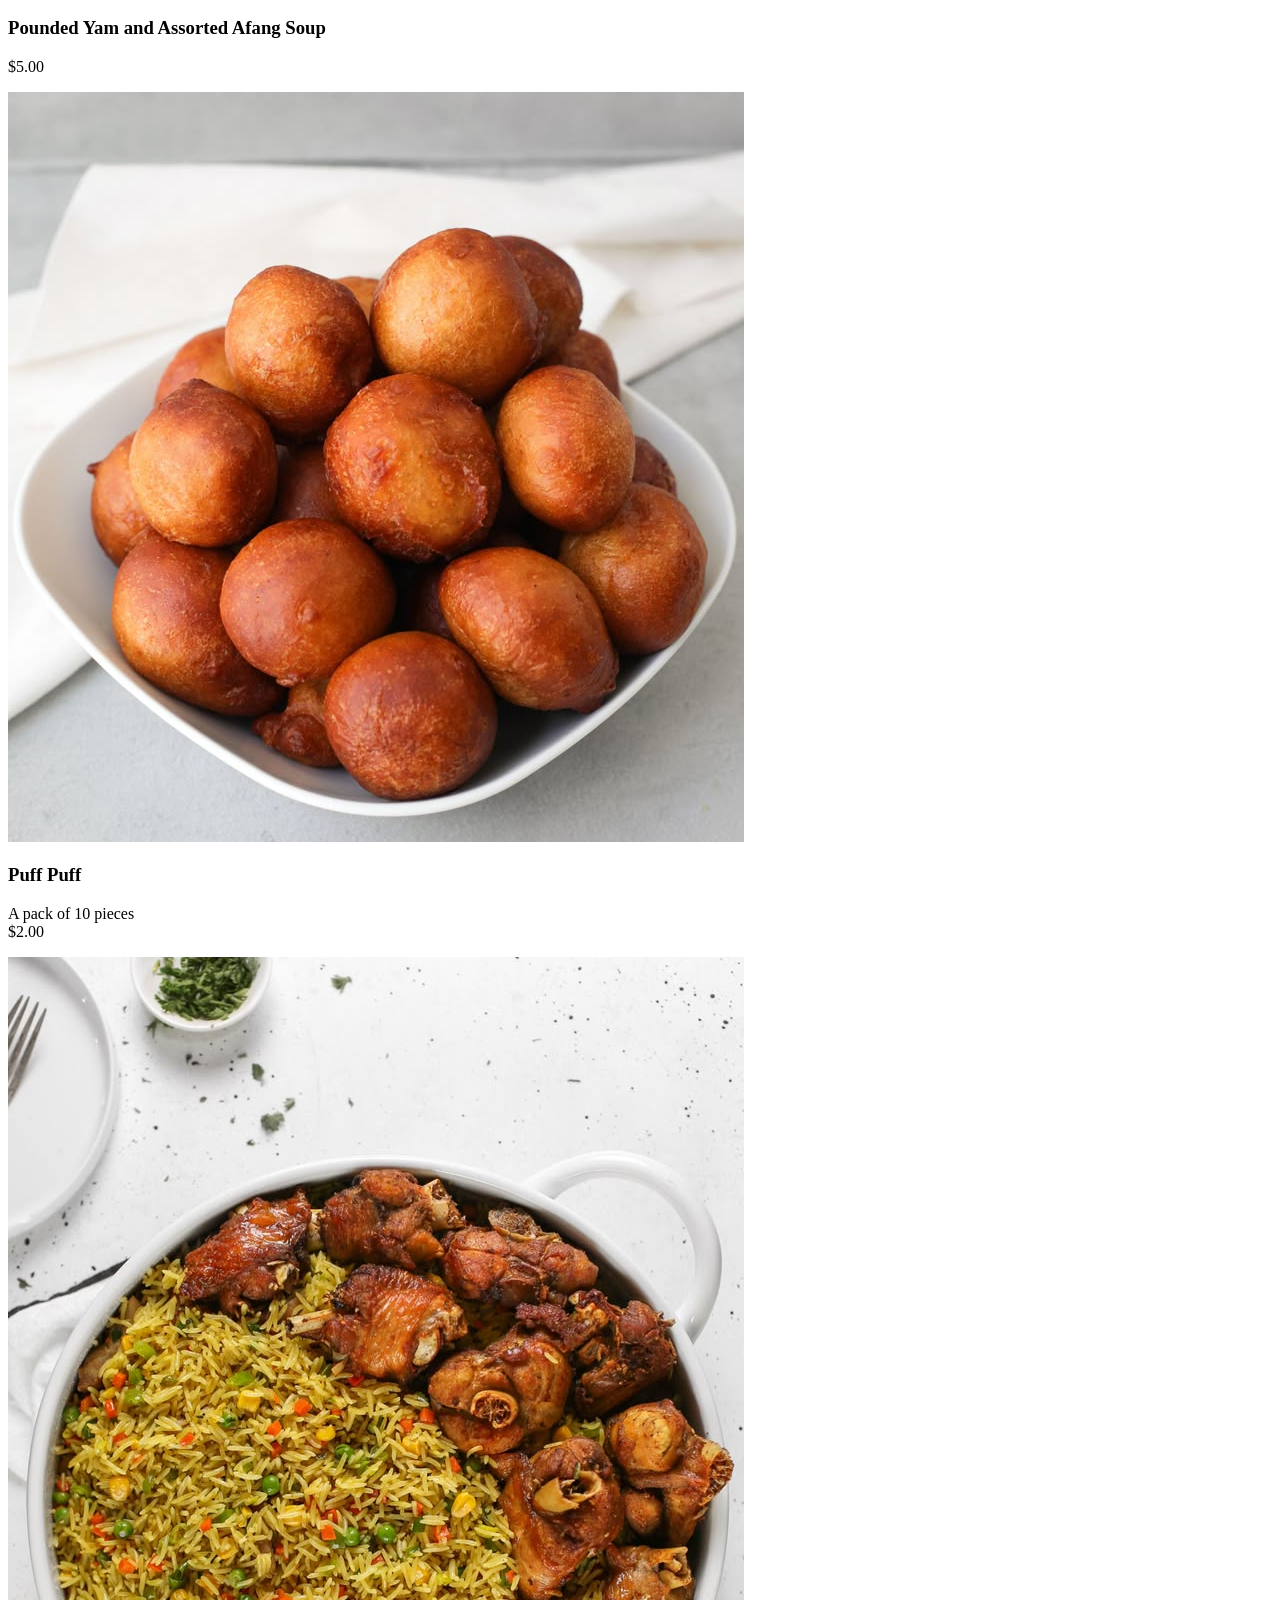
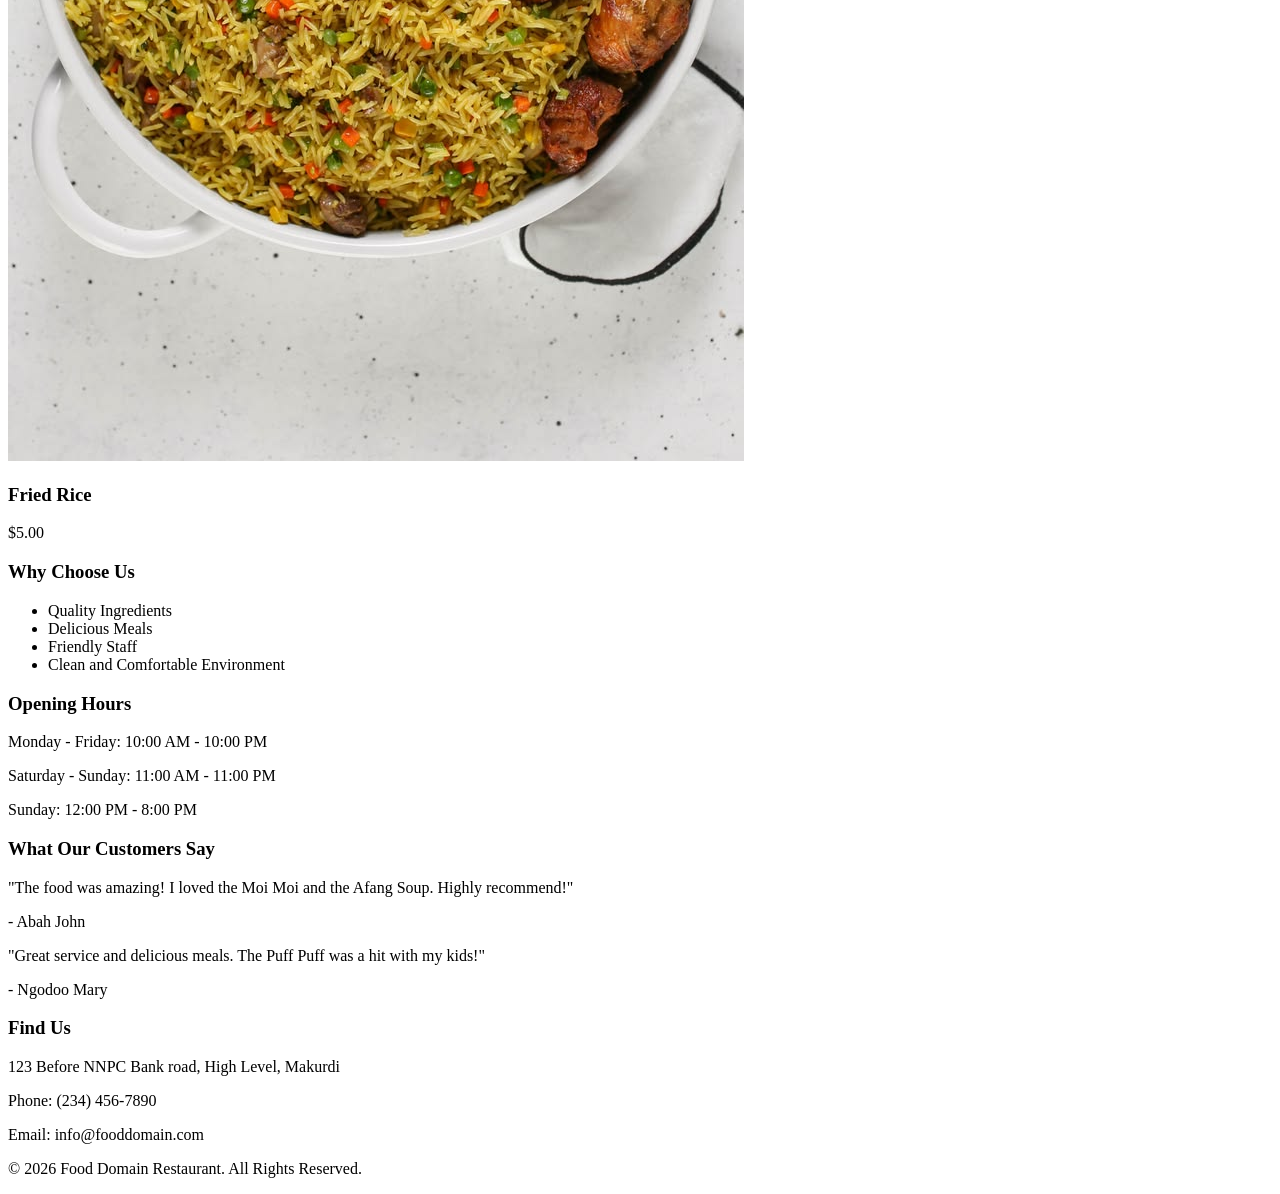
==== commit abd3dc3c: "fix validation error" ====
--- a/index.html
+++ b/index.html
@@ -35,25 +35,25 @@
          </section>
 
          <section id="featuredmeals">
-            <h4>Our Best Sellers</h4>
+            <h2>Our Best Sellers</h2>
             <div>
                 <img src="img/6192518231147457.jpg" alt="">
-                <h5>Moi Moi</h5>
+                <h3>Moi Moi</h3>
                 <p>$1.00</p>
             </div>
             <div>
                 <img src="img/afang-soup.jpg" alt="">
-                <h5>Pounded Yam and Assorted Afang Soup</h5>
+                <h3>Pounded Yam and Assorted Afang Soup</h3>
                 <p>$5.00</p>
             </div>
             <div>
                 <img src="img/Puff-Puff.jpg" alt="">
-                <h5>Puff Puff</h5>
+                <h3>Puff Puff</h3>
                 <p>A pack of 10 pieces <br>$2.00</p>
             </div>
             <div>
                 <img src="img/Nigerian-Fried-Rice.jpg" alt="">
-                <h5>Fried Rice</h5>
+                <h3>Fried Rice</h3>
                 <p>$5.00</p>
             </div>
 
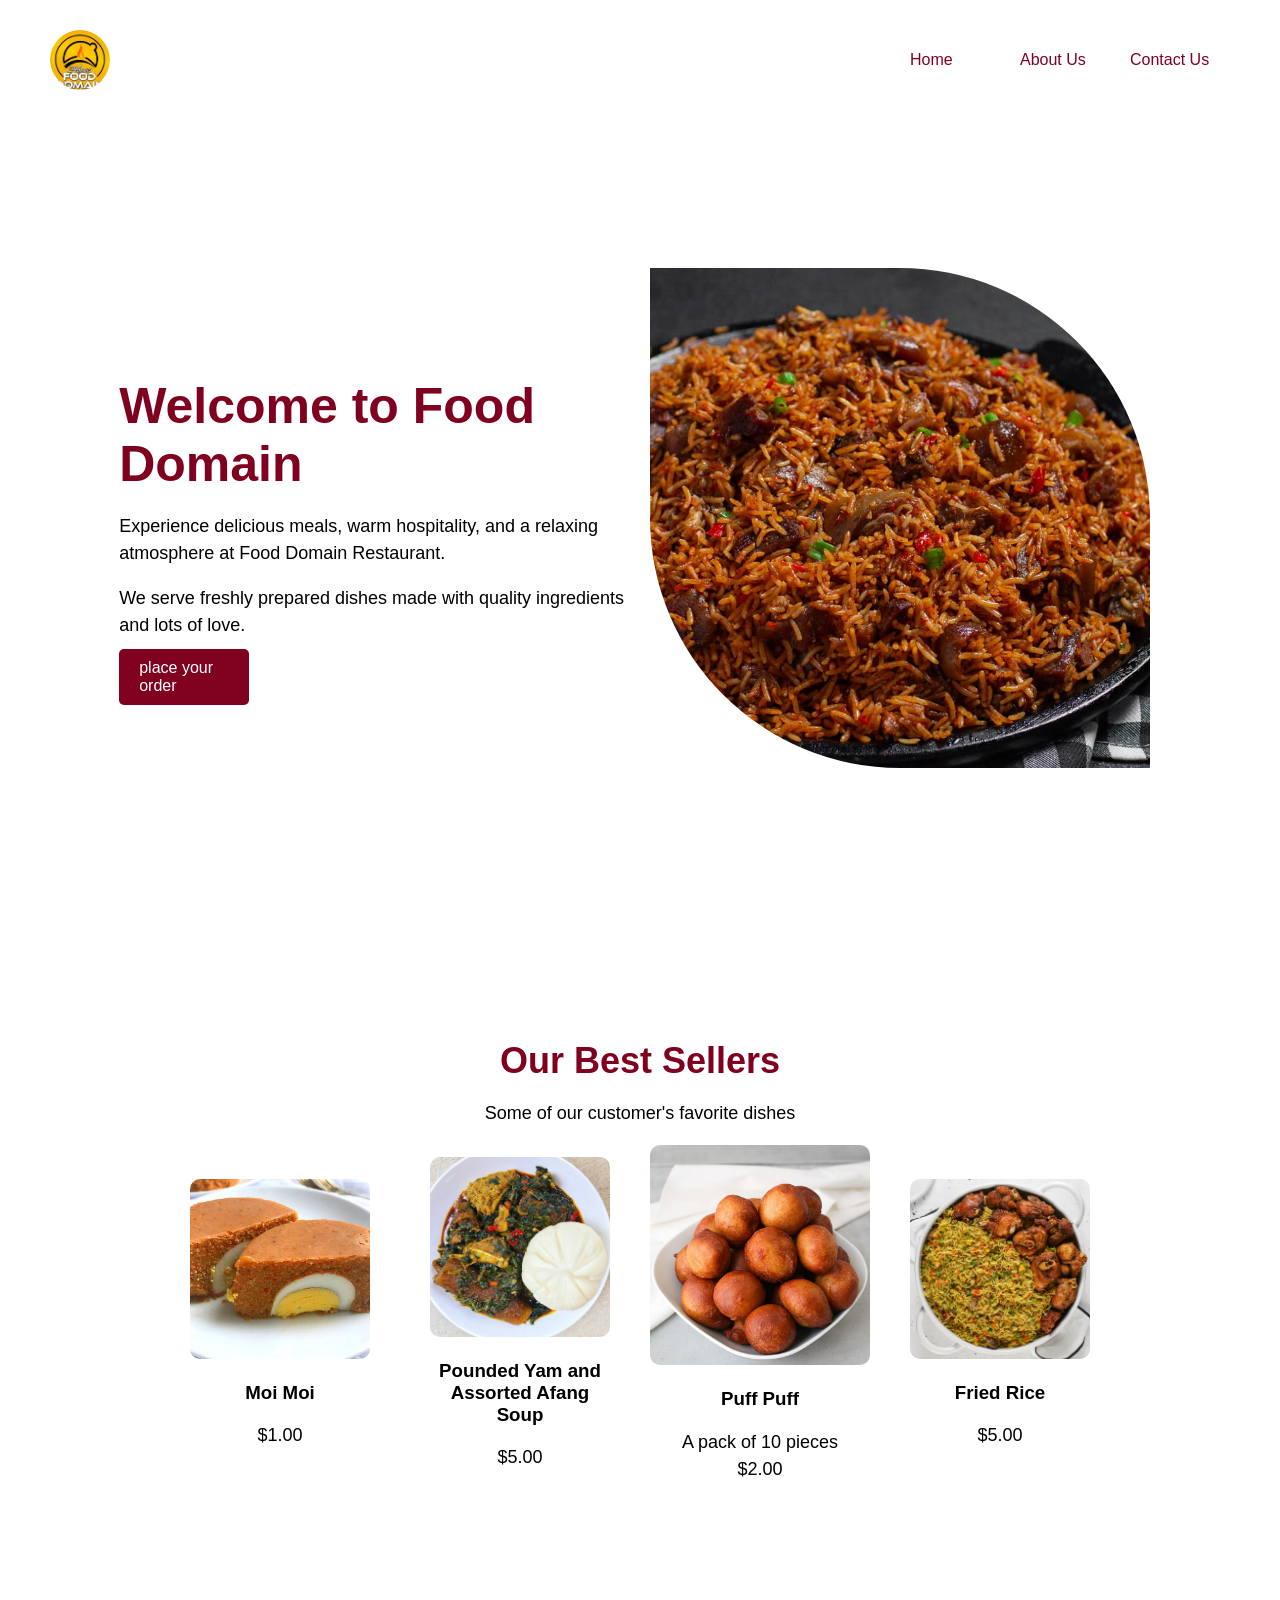
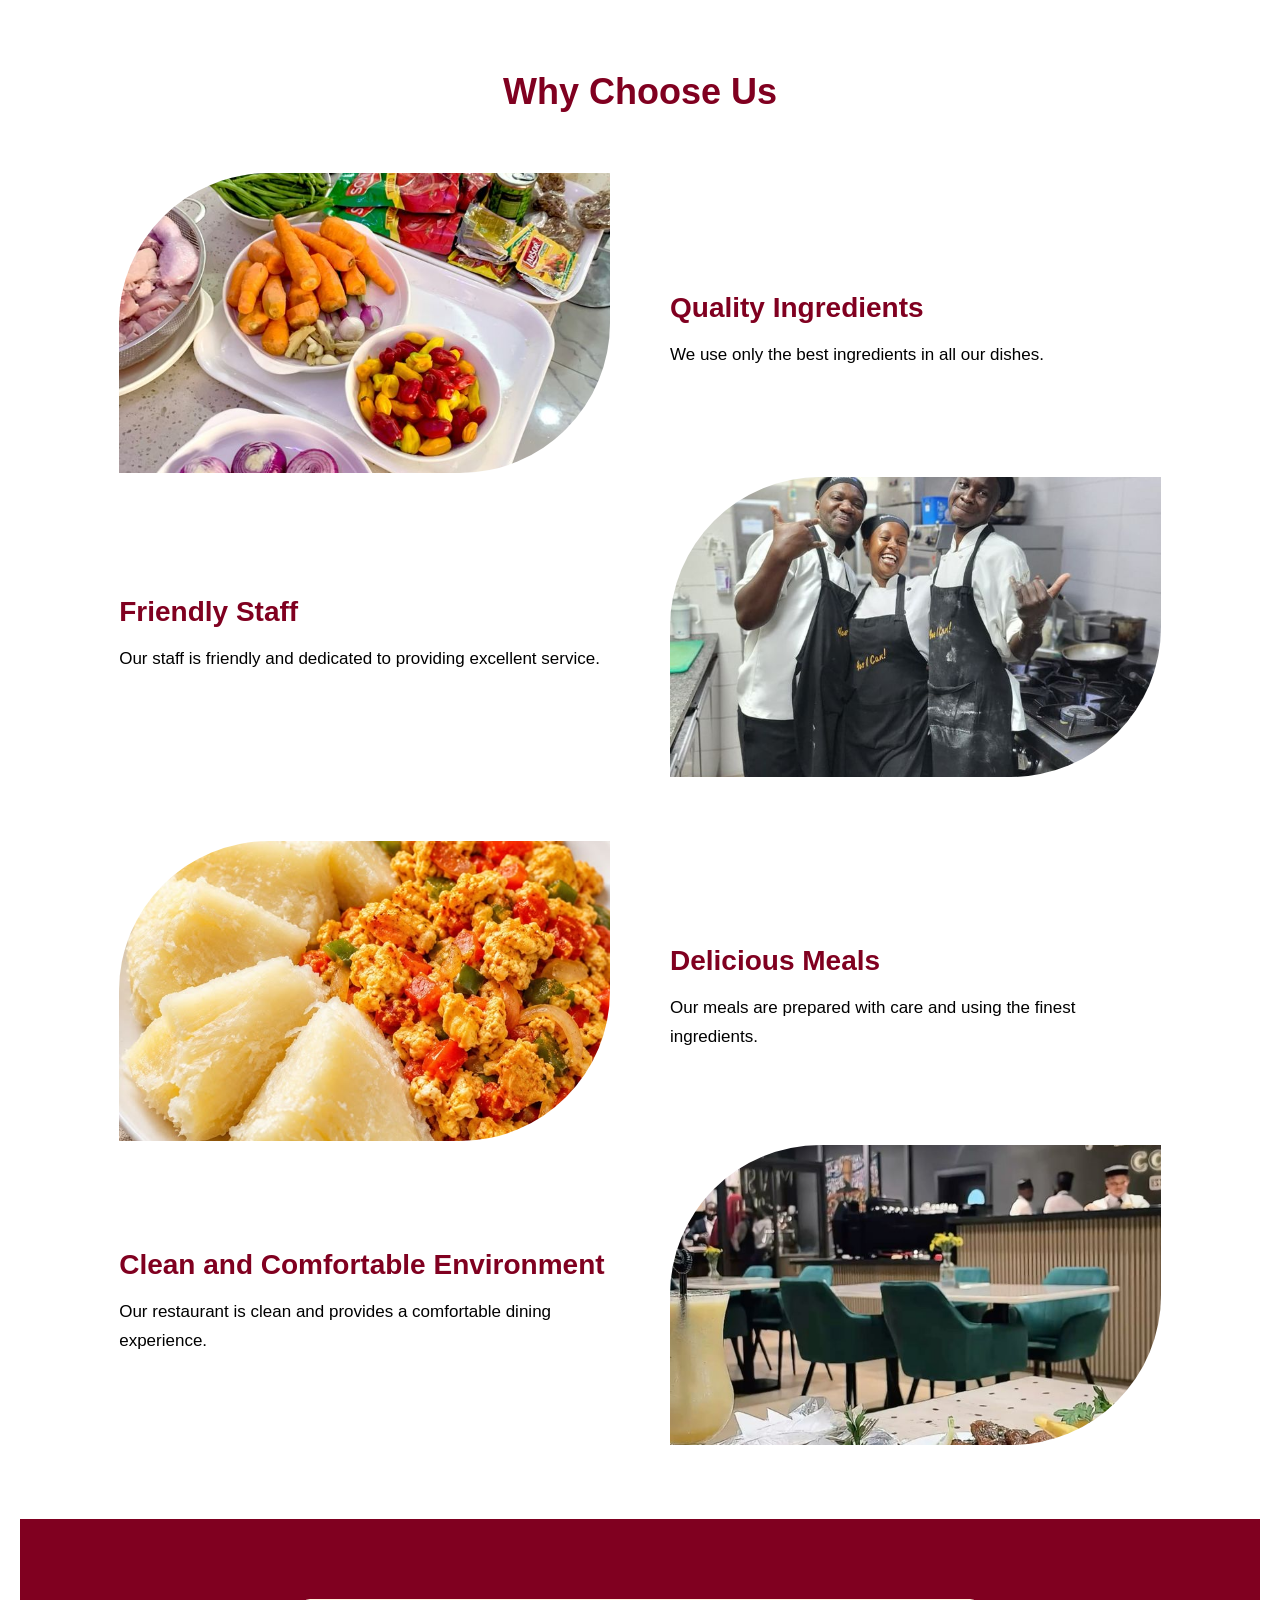
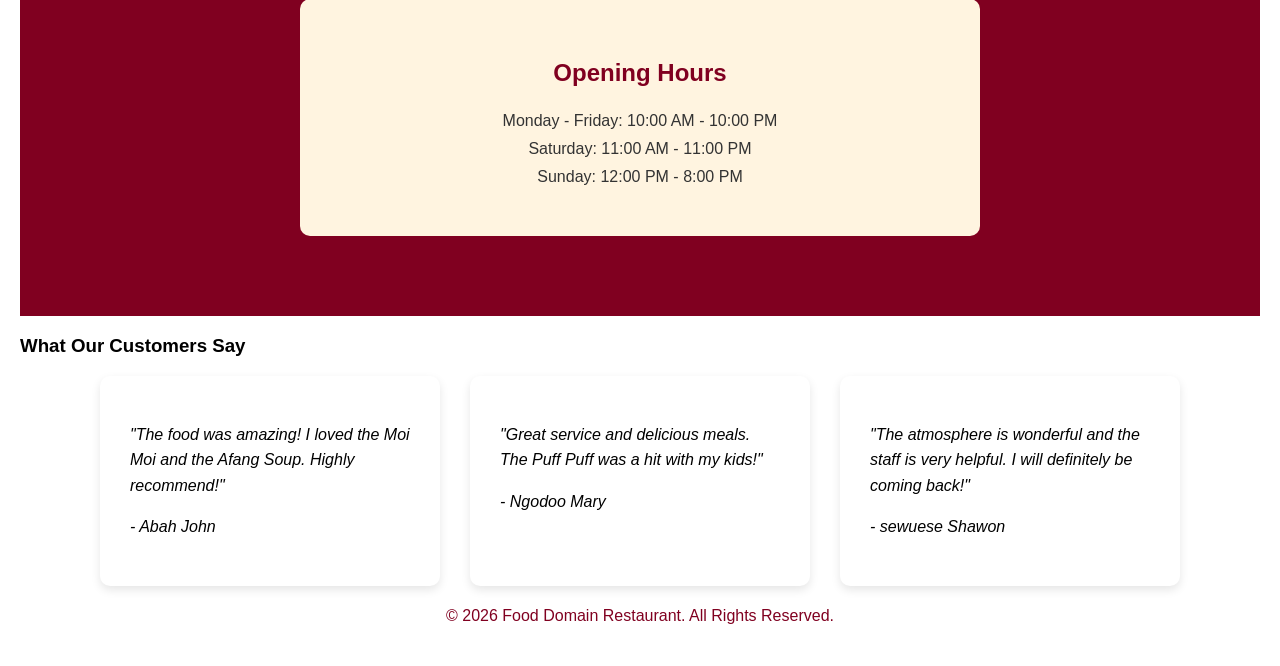
==== commit d2d96632: "added css styling to home page" ====
--- a/index.html
+++ b/index.html
@@ -1,112 +1,170 @@
-<!DOCTYPE html>
+<!doctype html>
 <html lang="en">
-<head>
-    <meta charset="UTF-8">
-    <meta name="viewport" content="width=device-width, initial-scale=1.0">
-    <link rel="stylesheet" href="https://cdnjs.cloudflare.com/ajax/libs/font-awesome/4.7.0/css/font-awesome.min.css">
-    <title>Document</title>
-</head>
-<body>
+  <head>
+    <meta charset="UTF-8" />
+    <meta name="viewport" content="width=device-width, initial-scale=1.0" />
+    <link
+      rel="stylesheet"
+      href="https://cdnjs.cloudflare.com/ajax/libs/font-awesome/4.7.0/css/font-awesome.min.css"
+    />
+    <link
+      rel="stylesheet"
+      href="https://fonts.googleapis.com/css?family=Playfair+Display:400,700&display=swap"
+      rel="stylesheet"
+    />
+    <link rel="stylesheet" href="style.css" />
+    <title>Restaurant</title>
+  </head>
+  <body class="home-page">
     <header>
-        <nav>
-            <img src="img/photo_2026-09-25_22-31-43.jpg" alt="">
-            <ul class="menu">
-                <li><i class="fa fa-home" style="font-size:24px"></i><a href="index.html">Home</a></li>
-                <li><i class="fa fa-info-circle" style="font-size:24px"></i><a href="about.html">About Us</a></li>
-                <li><i class="fa fa-phone" style="font-size:24px"></i><a href="contact.html">Contact Us</a></li>
-            </ul>
-            
-        </nav>
+      <nav>
+        <img src="img/logo.jpg" alt="Restaurant-logo" class="logo" />
+        <ul class="menu">
+          <li><a href="index.html">Home</a></li>
+          <li><a href="about.html">About Us</a></li>
+          <li><a href="contact.html">Contact Us</a></li>
+        </ul>
+      </nav>
     </header>
     <main>
-         <section id="home">
-            <h1>Welcome to Food Domain</h1>
+      <section id="hero">
+        <div class="hero-text">
+          <h1>Welcome to Food Domain</h1>
 
+          <p>
+            Experience delicious meals, warm hospitality, and a relaxing
+            atmosphere at Food Domain Restaurant.
+          </p>
+
+          <p>
+            We serve freshly prepared dishes made with quality ingredients and
+            lots of love.
+          </p>
+          <a href="#contact"> place your order</a>
+        </div>
+        <div class="hero-image">
+          <img src="img/jollof-rice.jpg" alt="Jollof Rice" />
+        </div>
+      </section>
+
+      <section id="best-sellers">
+        <h2>Our Best Sellers</h2>
+        <p>Some of our customer's favorite dishes</p>
+        <div class="meal-slides">
+          <div class="cards">
+            <img src="img/6192518231147457.jpg" alt="" />
+            <h3>Moi Moi</h3>
+            <p>$1.00</p>
+          </div>
+          <div class="cards">
+            <img src="img/afang-soup.jpg" alt="" />
+            <h3>Pounded Yam and Assorted Afang Soup</h3>
+            <p>$5.00</p>
+          </div>
+          <div class="active-cards">
+            <img src="img/Puff-Puff.jpg" alt="" />
+            <h3>Puff Puff</h3>
+            <p>A pack of 10 pieces <br />$2.00</p>
+          </div>
+          <div class="cards">
+            <img src="img/Nigerian-Fried-Rice.jpg" alt="" />
+            <h3>Fried Rice</h3>
+            <p>$5.00</p>
+          </div>
+        </div>
+      </section>
+
+      <section id="choose">
+        <h2>Why Choose Us</h2>
+
+        <div class="choose-item">
+          <div class="choose-img">
+            <img src="img/Jollof-Rice-Prep.jpg" alt="" />
+          </div>
+          <div class="choose-text">
+            <h3>Quality Ingredients</h3>
+            <p>We use only the best ingredients in all our dishes.</p>
+          </div>
+        </div>
+       
+        <div class="choose-item-reverse">
+          <div class="choose-img">
+            <img src="img/staff.jpg" alt="" />
+          </div>
+          <div class="choose-text">
+            <h3>Friendly Staff</h3>
             <p>
-                Experience delicious meals, warm hospitality, and a relaxing
-                atmosphere at Food Domain Restaurant.
+              Our staff is friendly and dedicated to providing excellent
+              service.
             </p>
+          </div>
+        </div>
 
+         <div class="choose-item">
+          <div class="choose-img">
+            <img src="img/yam-egg-sauce.jpg" alt="" />
+          </div>
+          <div class="choose-text">
+            <h3>Delicious Meals</h3>
             <p>
-                We serve freshly prepared dishes made with quality ingredients
-                and lots of love.
+              Our meals are prepared with care and using the finest ingredients.
             </p>
-            <a href="#contact">Book a Table / place your order</a>
-         </section>
+          </div>
+        </div> 
+        <div class="choose-item-reverse">
+          <div class="choose-img">
+            <img src="img/restaurant-env.jpg" alt="" />
+          </div>
+          <div class="choose-text">
+            <h3>Clean and Comfortable Environment</h3>
+            <p>
+              Our restaurant is clean and provides a comfortable dining
+              experience.
+            </p>
+          </div>
+        </div>
+      </section>
 
-         <section id="featuredmeals">
-            <h2>Our Best Sellers</h2>
-            <div>
-                <img src="img/6192518231147457.jpg" alt="">
-                <h3>Moi Moi</h3>
-                <p>$1.00</p>
-            </div>
-            <div>
-                <img src="img/afang-soup.jpg" alt="">
-                <h3>Pounded Yam and Assorted Afang Soup</h3>
-                <p>$5.00</p>
-            </div>
-            <div>
-                <img src="img/Puff-Puff.jpg" alt="">
-                <h3>Puff Puff</h3>
-                <p>A pack of 10 pieces <br>$2.00</p>
-            </div>
-            <div>
-                <img src="img/Nigerian-Fried-Rice.jpg" alt="">
-                <h3>Fried Rice</h3>
-                <p>$5.00</p>
-            </div>
+      <section id="opening-hours">
+    <div class="content">
+        <h2>Opening Hours</h2>
+        <p>Monday - Friday: 10:00 AM - 10:00 PM</p>
+        <p>Saturday: 11:00 AM - 11:00 PM</p>
+        <p>Sunday: 12:00 PM - 8:00 PM</p>
+    </div>
+</section>
 
-         </section>
-            
-         <section id="choose">
-            <h3>Why Choose Us</h3>
-                <ul>
-                    <li>Quality Ingredients</li>
-                    <li>Delicious Meals</li>
-                    <li>Friendly Staff</li>
-                    <li>Clean and Comfortable Environment</li>  
-                </ul>
-         </section>
-        
-
-            <div>
-                <h3>Opening Hours</h3>
-                <p>Monday - Friday: 10:00 AM - 10:00 PM</p>
-                <p>Saturday - Sunday: 11:00 AM - 11:00 PM</p>
-                <p>Sunday: 12:00 PM - 8:00 PM</p>
-            </div>
-         
-
-        
-         <section id="testimonial">
-            <h3>What Our Customers Say</h3>
-            <div>
-                <p>
-                    "The food was amazing! I loved the Moi Moi and the Afang Soup. Highly recommend!"
-                </p>
-                <p>- Abah John</p>
-            </div>
-            <div>
-                <p>
-                    "Great service and delicious meals. The Puff Puff was a hit with my kids!"
-                </p>
-                <p>- Ngodoo Mary</p>
-            </div>
-
-         </section>
-
-         <section id="location">
-            <h3>Find Us</h3>
-            <p>123 Before NNPC Bank road, High Level, Makurdi</p>
-            <p>Phone: (234) 456-7890</p>
-            <p>Email: info@fooddomain.com</p>
-
-         </section>
-
+      <section id="testimonial">
+        <h3>What Our Customers Say</h3>
+        <div class="testimonial-container">
+          <div class="testimonial-item">
+          <p>
+            "The food was amazing! I loved the Moi Moi and the Afang Soup.
+            Highly recommend!"
+          </p>
+          <p>- Abah John</p>
+        </div>
+        <div class="testimonial-item">
+          <p>
+            "Great service and delicious meals. The Puff Puff was a hit with my
+            kids!"
+          </p>
+          <p>- Ngodoo Mary</p>
+        </div>
+        <div class="testimonial-item">
+          <p>
+            "The atmosphere is wonderful and the staff is very helpful. I will
+            definitely be coming back!"
+          </p>
+          <p>- sewuese Shawon</p>
+        </div>
+        </div>
+      </section>
     </main>
-   <footer>
+    <footer>
+      <div cllass="footer-content">
         <p>&copy; 2026 Food Domain Restaurant. All Rights Reserved.</p>
+      </div>
     </footer>
-</body>
-</html>+  </body>
+</html>
--- a/style.css
+++ b/style.css
@@ -0,0 +1,289 @@
+/*Home Page*/
+:root {
+    
+    --primary-color: #800020;
+    --secondary-color: #ffff;
+    --text-color: #800020;
+}
+
+body {
+    margin: 0;
+}
+
+.home-page {
+    padding: 20px;
+    background-color: var(--secondary-color);
+    font-family: Arial, sans-serif;
+}
+.home-page nav{
+    display: flex;
+    align-items: center;
+    justify-content: space-between;
+    padding: 0 30px;
+}
+.home-page ul{
+    margin: 0;
+    padding: 0;
+    list-style: none;
+    
+}
+.home-page a{
+    text-decoration: none;
+    color: var(--text-color);
+    display: inline-block;
+    width: 90px;
+    transition: 0.3s ease-in-out;
+}
+.home-page .menu{
+    margin: 0;
+    padding: 0;
+    display: flex;
+    justify-content: center;
+    align-items: stretch;
+    height: 80px;
+}
+
+
+.home-page .logo {
+    width: 60px;
+    height: 60px;
+    border-radius: 50%;
+    object-fit: cover;
+}
+
+.home-page .menu li {
+    margin: 0 10px;
+    display: flex;
+    align-items: center;
+    justify-content: center;
+    height: 100%;
+}
+.home-page  #hero{
+    display: flex;
+    align-items: center;
+    justify-content: space-between;
+    gap: 20px;
+    min-height: 80vh;
+    padding: 60px 8%;
+
+}
+
+.home-page .hero-text{
+    flex: 1;
+}
+
+.home-page .hero-text h1 {
+    font-size: 50px;
+    margin-bottom: 20px;
+    color: #800020;
+}
+
+.home-page .hero-text p {
+    font-size: 18px;
+    margin-bottom: 10px;
+   line-height: 1.5;
+   
+}
+
+.home-page .hero-text a {
+    display: inline-block;
+    padding: 10px 20px;
+    background-color: var(--primary-color);
+    color: #fff;
+    text-decoration: none;
+    border-radius: 5px;
+    transition: 0.3s ease-in-out;
+}
+
+.hero-text a:hover {
+    background-color: #fff;
+    color: var(--text-color);
+    border:1px solid #800020;
+}
+
+.home-page .hero-image {
+    flex: 1;
+   
+}
+
+.hero-image img {
+    width: 100%;
+    max-width: 500px;
+    border-radius: 0 250px 0 250px;
+}   
+
+/*Best Sellers Section*/
+
+.home-page #best-sellers {
+    padding: 70px 8%;
+    text-align: center;
+    
+}
+
+.home-page #best-sellers h2 {
+    font-size: 36px;
+    margin-bottom: 10px;
+    color: var(--text-color);
+}
+
+#best-sellers p{
+    font-size: 18px;
+    margin-bottom: 10px;
+    line-height: 1.5;
+}
+.meal-slides {
+    display: flex;
+    justify-content: center;
+    align-items: center;
+    gap: 20px;
+    overflow: hidden;
+    
+}
+
+.cards {
+    width: 220px;
+    padding: 20px;
+    border-radius: 12px;
+    flex: 0 0 180px;
+}
+
+.meal-slides .cards img {
+    width: 100%;
+    height: 180px;
+    object-fit: cover;
+    border-radius: 10px;
+}
+/*selected card*/
+.active-cards {
+    flex: 0 0 220px;
+    opacity: 1;
+}
+
+.active-cards img {
+    width: 100%;
+    height: 220px;
+    object-fit: cover;
+    border-radius: 10px;
+}
+
+/*Why choose us section*/
+
+#choose {
+    padding: 70px 8%;
+}
+
+#choose h2 {
+    text-align: center;
+    color: var(--text-color);
+    margin-bottom: 10px;
+    font-size: 36px;
+}
+
+.choose-item {
+    display: flex;
+    align-items: center;
+    gap: 60px;
+    margin-top: 60px;
+}
+
+.choose-item-reverse {
+    flex-direction: row-reverse;
+    display: flex;
+    align-items: center;
+    gap: 60px;
+}
+
+.choose-img {
+    flex: 1;
+}
+
+.choose-img img{
+    width: 100%;
+    height: 300px;
+    object-fit: cover;
+    border-radius: 150px 0 150px 0;
+}
+
+.choose-text{
+    flex: 1;
+}
+.choose-text h3{
+    color: var(--text-color);
+    font-size: 28px;
+    margin-bottom: 15px;
+}
+
+.choose-text p {
+    font-size: 17px;
+    line-height: 1.7;
+}
+
+#opening-hours {
+    background-color: #800020;
+    padding: 80px 20px;
+    text-align: center;
+}
+
+#opening-hours .content {
+    background-color: #FFF4E0;
+    max-width: 600px;
+    margin: 0 auto;
+    padding: 40px;
+    border-radius: 10px;
+}
+
+#opening-hours h2 {
+    color: #800020;
+    margin-bottom: 25px;
+}
+
+#opening-hours p {
+    color: #333;
+    margin: 10px 0;
+}
+
+/*Testimonial Section*/
+#testimonials {
+    padding: 70px 20px;
+    text-align: center;
+    background-color: #FFF4E0;
+}
+
+#testimonials h2 {
+    color: #800020;
+    margin-bottom: 40px;
+}
+
+.testimonial-container {
+    display: flex;
+    justify-content: center;
+    gap: 30px;
+    flex-wrap: wrap;
+}
+
+.testimonial-item {
+    background-color: white;
+    width: 280px;
+    padding: 30px;
+    border-radius: 10px;
+    box-shadow: 0 4px 10px rgba(0, 0, 0, 0.1);
+}
+
+.testimonial-item p {
+    line-height: 1.6;
+    font-style: italic;
+}
+
+.testimonial-item h3 {
+    color: #800020;
+    margin-top: 20px;
+}
+
+/*Footer Section*/
+footer {
+
+    color: var(--primary-color);
+    padding: 5px;
+    text-align: center;
+}
+
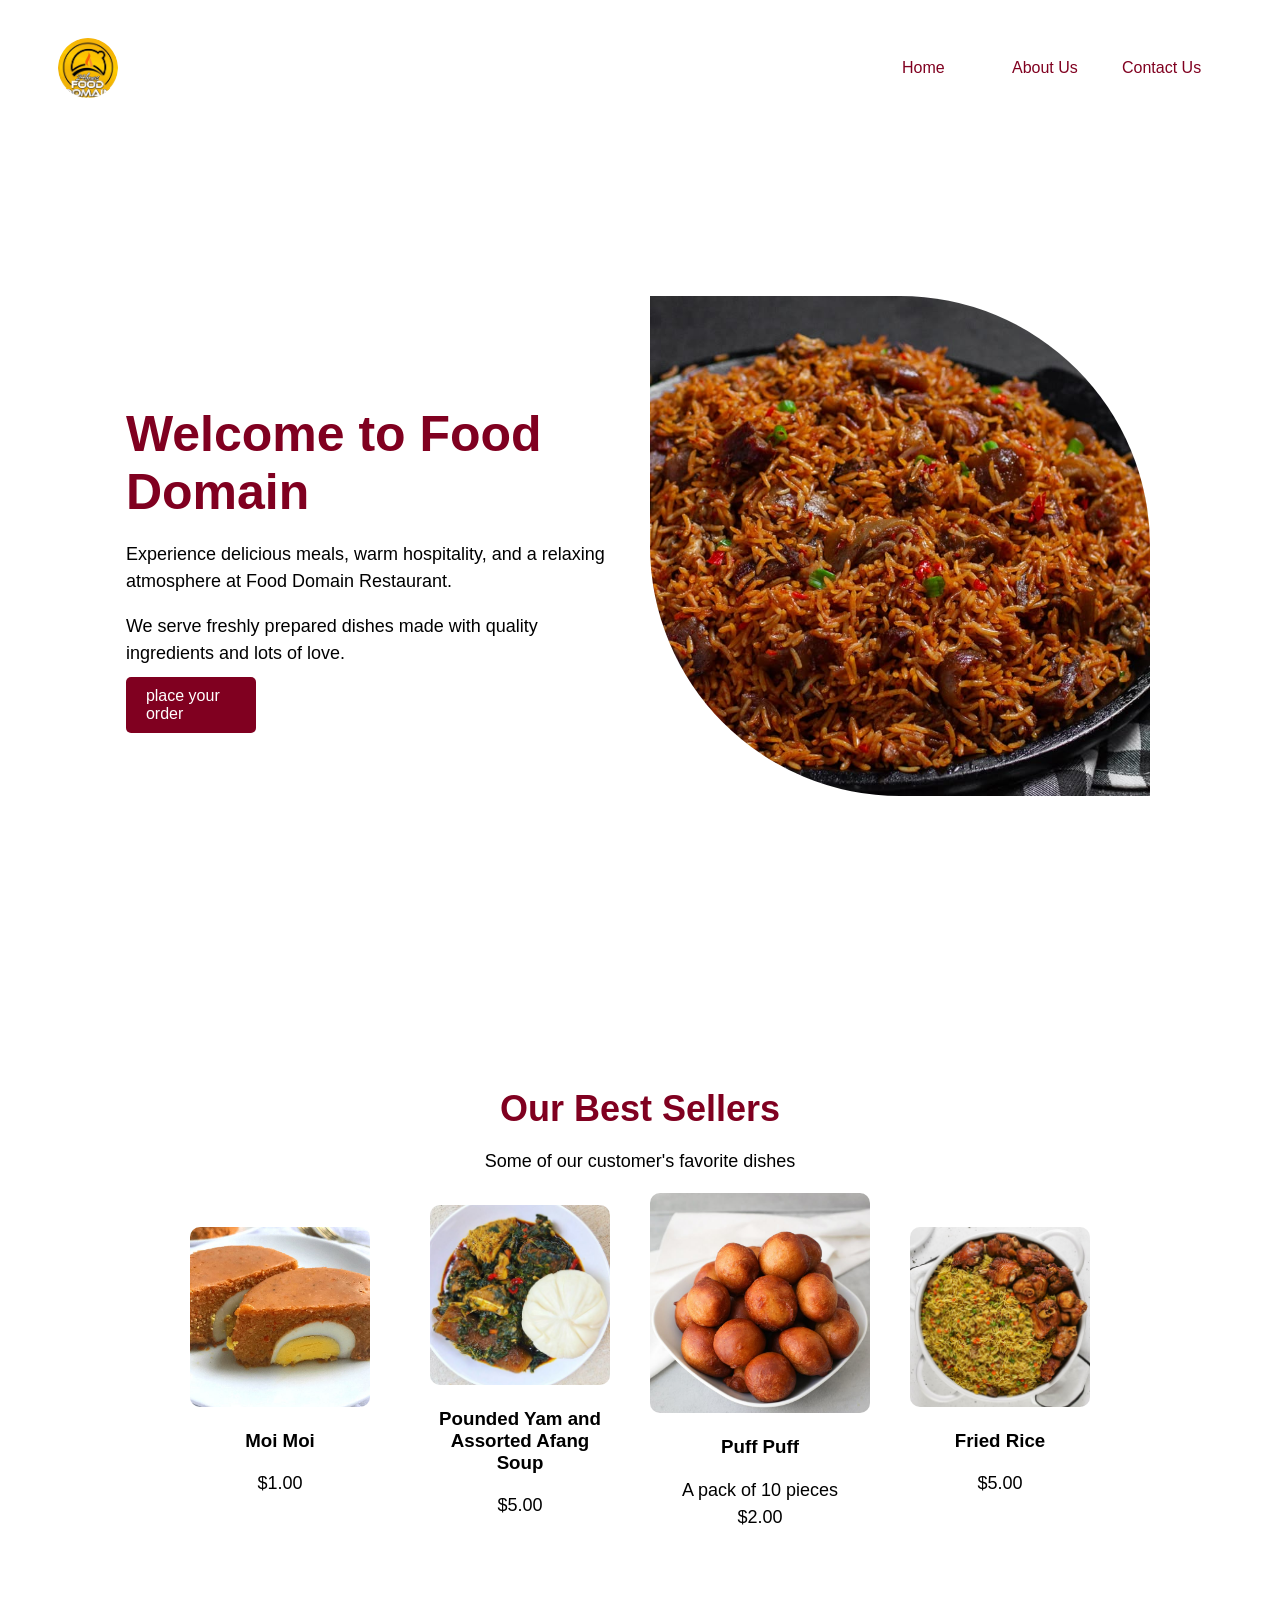
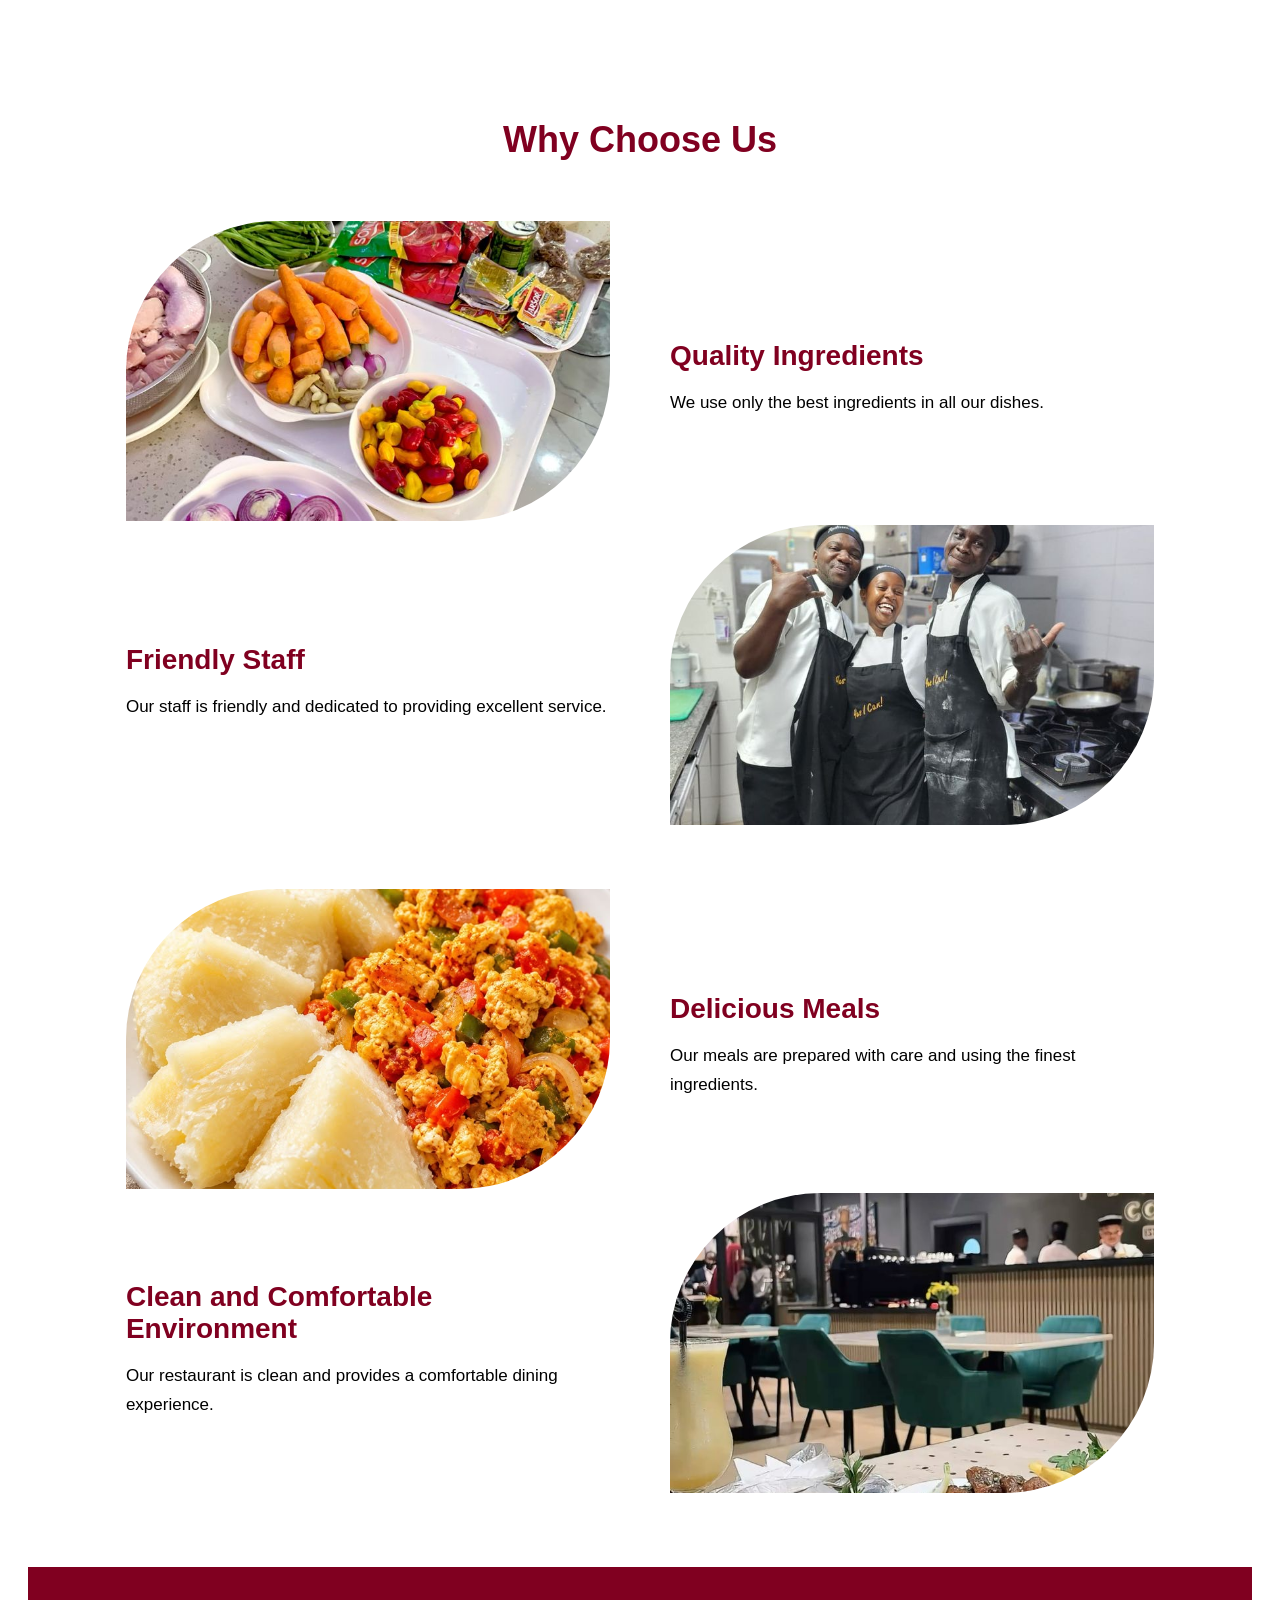
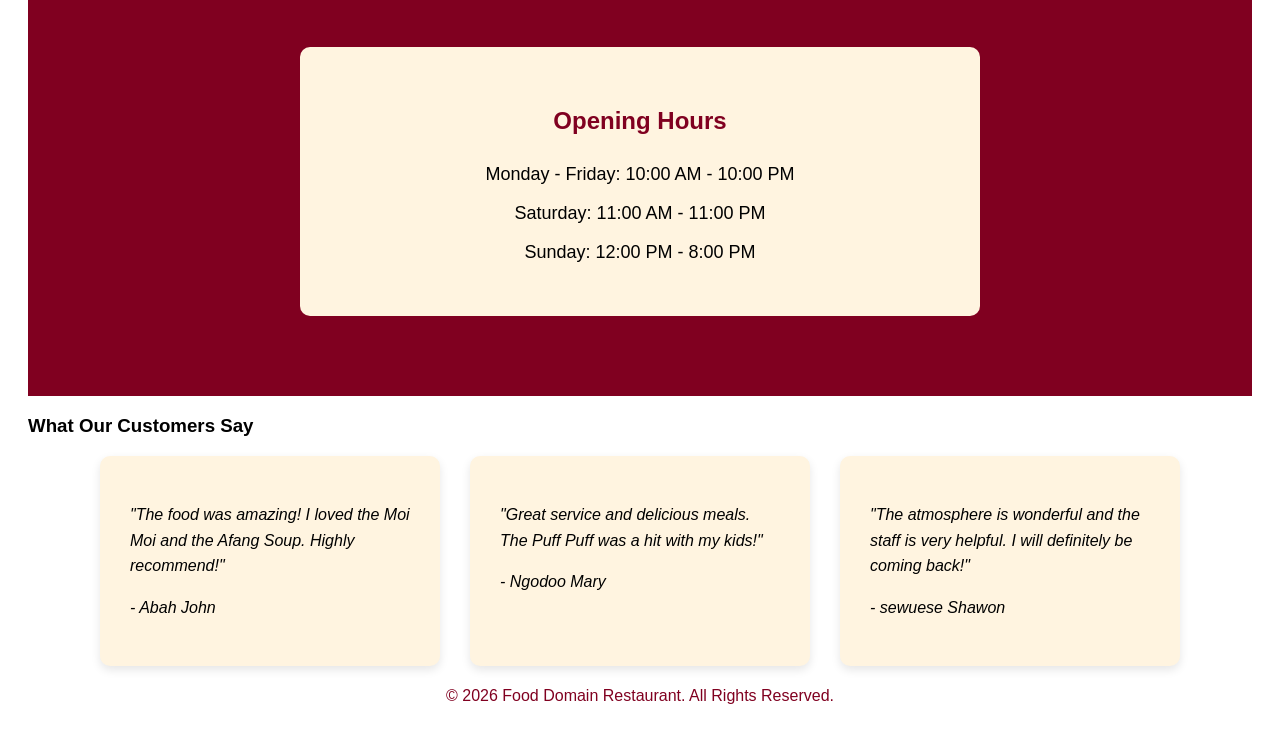
==== commit dd563617: "added css styling to the about and contact us page" ====
--- a/index.html
+++ b/index.html
@@ -7,13 +7,9 @@
       rel="stylesheet"
       href="https://cdnjs.cloudflare.com/ajax/libs/font-awesome/4.7.0/css/font-awesome.min.css"
     />
-    <link
-      rel="stylesheet"
-      href="https://fonts.googleapis.com/css?family=Playfair+Display:400,700&display=swap"
-      rel="stylesheet"
-    />
+
     <link rel="stylesheet" href="style.css" />
-    <title>Restaurant</title>
+    <title>Food Domain Restaurant</title>
   </head>
   <body class="home-page">
     <header>
@@ -86,7 +82,7 @@
             <p>We use only the best ingredients in all our dishes.</p>
           </div>
         </div>
-       
+
         <div class="choose-item-reverse">
           <div class="choose-img">
             <img src="img/staff.jpg" alt="" />
@@ -100,7 +96,7 @@
           </div>
         </div>
 
-         <div class="choose-item">
+        <div class="choose-item">
           <div class="choose-img">
             <img src="img/yam-egg-sauce.jpg" alt="" />
           </div>
@@ -110,7 +106,7 @@
               Our meals are prepared with care and using the finest ingredients.
             </p>
           </div>
-        </div> 
+        </div>
         <div class="choose-item-reverse">
           <div class="choose-img">
             <img src="img/restaurant-env.jpg" alt="" />
@@ -126,38 +122,38 @@
       </section>
 
       <section id="opening-hours">
-    <div class="content">
-        <h2>Opening Hours</h2>
-        <p>Monday - Friday: 10:00 AM - 10:00 PM</p>
-        <p>Saturday: 11:00 AM - 11:00 PM</p>
-        <p>Sunday: 12:00 PM - 8:00 PM</p>
-    </div>
-</section>
+        <div class="content">
+          <h2>Opening Hours</h2>
+          <p>Monday - Friday: 10:00 AM - 10:00 PM</p>
+          <p>Saturday: 11:00 AM - 11:00 PM</p>
+          <p>Sunday: 12:00 PM - 8:00 PM</p>
+        </div>
+      </section>
 
       <section id="testimonial">
         <h3>What Our Customers Say</h3>
         <div class="testimonial-container">
           <div class="testimonial-item">
-          <p>
-            "The food was amazing! I loved the Moi Moi and the Afang Soup.
-            Highly recommend!"
-          </p>
-          <p>- Abah John</p>
-        </div>
-        <div class="testimonial-item">
-          <p>
-            "Great service and delicious meals. The Puff Puff was a hit with my
-            kids!"
-          </p>
-          <p>- Ngodoo Mary</p>
-        </div>
-        <div class="testimonial-item">
-          <p>
-            "The atmosphere is wonderful and the staff is very helpful. I will
-            definitely be coming back!"
-          </p>
-          <p>- sewuese Shawon</p>
-        </div>
+            <p>
+              "The food was amazing! I loved the Moi Moi and the Afang Soup.
+              Highly recommend!"
+            </p>
+            <p>- Abah John</p>
+          </div>
+          <div class="testimonial-item">
+            <p>
+              "Great service and delicious meals. The Puff Puff was a hit with
+              my kids!"
+            </p>
+            <p>- Ngodoo Mary</p>
+          </div>
+          <div class="testimonial-item">
+            <p>
+              "The atmosphere is wonderful and the staff is very helpful. I will
+              definitely be coming back!"
+            </p>
+            <p>- sewuese Shawon</p>
+          </div>
         </div>
       </section>
     </main>
--- a/style.css
+++ b/style.css
@@ -1,289 +1,603 @@
 /*Home Page*/
 :root {
-    
-    --primary-color: #800020;
-    --secondary-color: #ffff;
-    --text-color: #800020;
-}
-
-body {
-    margin: 0;
+  --primary-color: #800020;
+  --secondary-color: #fff4e0;
+  --text-color: #800020;
 }
 
 .home-page {
-    padding: 20px;
-    background-color: var(--secondary-color);
-    font-family: Arial, sans-serif;
-}
-.home-page nav{
-    display: flex;
-    align-items: center;
-    justify-content: space-between;
-    padding: 0 30px;
-}
-.home-page ul{
-    margin: 0;
-    padding: 0;
-    list-style: none;
-    
-}
-.home-page a{
-    text-decoration: none;
-    color: var(--text-color);
-    display: inline-block;
-    width: 90px;
-    transition: 0.3s ease-in-out;
-}
-.home-page .menu{
-    margin: 0;
-    padding: 0;
-    display: flex;
-    justify-content: center;
-    align-items: stretch;
-    height: 80px;
-}
-
-
-.home-page .logo {
-    width: 60px;
-    height: 60px;
-    border-radius: 50%;
-    object-fit: cover;
-}
-
-.home-page .menu li {
-    margin: 0 10px;
-    display: flex;
-    align-items: center;
-    justify-content: center;
-    height: 100%;
-}
-.home-page  #hero{
-    display: flex;
-    align-items: center;
-    justify-content: space-between;
-    gap: 20px;
-    min-height: 80vh;
-    padding: 60px 8%;
-
-}
-
-.home-page .hero-text{
-    flex: 1;
+  padding: 20px;
+  font-family: Arial, sans-serif;
+}
+nav {
+  display: flex;
+  align-items: center;
+  justify-content: space-between;
+  padding: 0 30px;
+}
+ul {
+  margin: 0;
+  padding: 0;
+  list-style: none;
+}
+a {
+  text-decoration: none;
+  color: var(--text-color);
+  display: inline-block;
+  width: 90px;
+  transition: 0.3s ease-in-out;
+}
+
+.menu {
+  margin: 0;
+  padding: 0;
+  display: flex;
+  justify-content: center;
+  align-items: stretch;
+  height: 80px;
+}
+
+.logo {
+  width: 60px;
+  height: 60px;
+  border-radius: 50%;
+  object-fit: cover;
+}
+
+.menu li {
+  margin: 0 10px;
+  display: flex;
+  align-items: center;
+  justify-content: center;
+  height: 100%;
+  color: var(--text-color);
+}
+
+.menu > li:hover > a {
+  color: var(--primary-color);
+  font-weight: bold;
+}
+
+.home-page #hero {
+  display: flex;
+  align-items: center;
+  justify-content: space-between;
+  gap: 20px;
+  min-height: 80vh;
+  padding: 80px 8%;
+}
+
+.home-page .hero-text {
+  flex: 1;
 }
 
 .home-page .hero-text h1 {
-    font-size: 50px;
-    margin-bottom: 20px;
-    color: #800020;
+  font-size: 50px;
+  margin-bottom: 20px;
+  color: #800020;
 }
 
 .home-page .hero-text p {
-    font-size: 18px;
-    margin-bottom: 10px;
-   line-height: 1.5;
-   
+  font-size: 18px;
+  margin-bottom: 10px;
+  line-height: 1.5;
 }
 
 .home-page .hero-text a {
-    display: inline-block;
-    padding: 10px 20px;
-    background-color: var(--primary-color);
-    color: #fff;
-    text-decoration: none;
-    border-radius: 5px;
-    transition: 0.3s ease-in-out;
+  display: inline-block;
+  padding: 10px 20px;
+  background-color: var(--primary-color);
+  color: #fff;
+  text-decoration: none;
+  border-radius: 5px;
+  transition: 0.3s ease-in-out;
 }
 
 .hero-text a:hover {
-    background-color: #fff;
-    color: var(--text-color);
-    border:1px solid #800020;
+  background-color: var(--secondary-color);
+  color: var(--text-color);
+  border: 1px solid var(--primary-color);
 }
 
 .home-page .hero-image {
-    flex: 1;
-   
+  flex: 1;
 }
 
 .hero-image img {
-    width: 100%;
-    max-width: 500px;
-    border-radius: 0 250px 0 250px;
-}   
+  width: 100%;
+  max-width: 500px;
+  border-radius: 0 250px 0 250px;
+}
 
 /*Best Sellers Section*/
 
 .home-page #best-sellers {
-    padding: 70px 8%;
-    text-align: center;
-    
+  padding: 70px 8%;
+  text-align: center;
 }
 
 .home-page #best-sellers h2 {
-    font-size: 36px;
-    margin-bottom: 10px;
-    color: var(--text-color);
-}
-
-#best-sellers p{
-    font-size: 18px;
-    margin-bottom: 10px;
-    line-height: 1.5;
+  font-size: 36px;
+  margin-bottom: 10px;
+  color: var(--text-color);
+}
+
+#best-sellers p {
+  font-size: 18px;
+  margin-bottom: 10px;
+  line-height: 1.5;
 }
 .meal-slides {
-    display: flex;
-    justify-content: center;
-    align-items: center;
-    gap: 20px;
-    overflow: hidden;
-    
+  display: flex;
+  justify-content: center;
+  align-items: center;
+  gap: 20px;
+  overflow: hidden;
 }
 
 .cards {
-    width: 220px;
-    padding: 20px;
-    border-radius: 12px;
-    flex: 0 0 180px;
+  width: 220px;
+  padding: 20px;
+  border-radius: 12px;
+  flex: 0 0 180px;
 }
 
 .meal-slides .cards img {
-    width: 100%;
-    height: 180px;
-    object-fit: cover;
-    border-radius: 10px;
+  width: 100%;
+  height: 180px;
+  object-fit: cover;
+  border-radius: 10px;
 }
 /*selected card*/
 .active-cards {
-    flex: 0 0 220px;
-    opacity: 1;
+  flex: 0 0 220px;
+  opacity: 1;
 }
 
 .active-cards img {
-    width: 100%;
-    height: 220px;
-    object-fit: cover;
-    border-radius: 10px;
+  width: 100%;
+  height: 220px;
+  object-fit: cover;
+  border-radius: 10px;
 }
 
 /*Why choose us section*/
 
 #choose {
-    padding: 70px 8%;
+  padding: 70px 8%;
 }
 
 #choose h2 {
-    text-align: center;
-    color: var(--text-color);
-    margin-bottom: 10px;
-    font-size: 36px;
+  text-align: center;
+  color: var(--text-color);
+  margin-bottom: 10px;
+  font-size: 36px;
 }
 
 .choose-item {
-    display: flex;
-    align-items: center;
-    gap: 60px;
-    margin-top: 60px;
+  display: flex;
+  align-items: center;
+  gap: 60px;
+  margin-top: 60px;
 }
 
 .choose-item-reverse {
-    flex-direction: row-reverse;
-    display: flex;
-    align-items: center;
-    gap: 60px;
+  flex-direction: row-reverse;
+  display: flex;
+  align-items: center;
+  gap: 60px;
 }
 
 .choose-img {
-    flex: 1;
-}
-
-.choose-img img{
-    width: 100%;
-    height: 300px;
-    object-fit: cover;
-    border-radius: 150px 0 150px 0;
-}
-
-.choose-text{
-    flex: 1;
-}
-.choose-text h3{
-    color: var(--text-color);
-    font-size: 28px;
-    margin-bottom: 15px;
+  flex: 1;
+}
+
+.choose-img img {
+  width: 100%;
+  height: 300px;
+  object-fit: cover;
+  border-radius: 150px 0 150px 0;
+}
+
+.choose-text {
+  flex: 1;
+}
+.choose-text h3 {
+  color: var(--text-color);
+  font-size: 28px;
+  margin-bottom: 15px;
 }
 
 .choose-text p {
-    font-size: 17px;
-    line-height: 1.7;
+  font-size: 17px;
+  line-height: 1.7;
 }
 
 #opening-hours {
-    background-color: #800020;
-    padding: 80px 20px;
-    text-align: center;
+  background-color: var(--primary-color);
+  padding: 80px 20px;
+  text-align: center;
 }
 
 #opening-hours .content {
-    background-color: #FFF4E0;
-    max-width: 600px;
-    margin: 0 auto;
-    padding: 40px;
-    border-radius: 10px;
+  background-color: var(--secondary-color);
+  max-width: 600px;
+  margin: 0 auto;
+  padding: 40px;
+  border-radius: 10px;
 }
 
 #opening-hours h2 {
-    color: #800020;
-    margin-bottom: 25px;
+  color: var(--text-color);
+  margin-bottom: 25px;
 }
 
 #opening-hours p {
-    color: #333;
-    margin: 10px 0;
+  font-size: 18px;
+  line-height: 1.6;
+  margin: 10px 0;
 }
 
 /*Testimonial Section*/
 #testimonials {
-    padding: 70px 20px;
-    text-align: center;
-    background-color: #FFF4E0;
+  padding: 70px 20px;
+  text-align: center;
 }
 
 #testimonials h2 {
-    color: #800020;
-    margin-bottom: 40px;
+  color: var(--text-color);
+  margin-bottom: 40px;
 }
 
 .testimonial-container {
-    display: flex;
-    justify-content: center;
-    gap: 30px;
-    flex-wrap: wrap;
+  display: flex;
+  justify-content: center;
+  gap: 30px;
+  flex-wrap: wrap;
 }
 
 .testimonial-item {
-    background-color: white;
-    width: 280px;
-    padding: 30px;
-    border-radius: 10px;
-    box-shadow: 0 4px 10px rgba(0, 0, 0, 0.1);
+  background-color: var(--secondary-color);
+  width: 280px;
+  padding: 30px;
+  border-radius: 10px;
+  box-shadow: 0 4px 10px rgba(0, 0, 0, 0.1);
 }
 
 .testimonial-item p {
-    line-height: 1.6;
-    font-style: italic;
+  line-height: 1.6;
+  font-style: italic;
 }
 
 .testimonial-item h3 {
-    color: #800020;
-    margin-top: 20px;
+  color: var(--text-color);
+  margin-top: 20px;
 }
 
 /*Footer Section*/
 footer {
-
-    color: var(--primary-color);
-    padding: 5px;
-    text-align: center;
-}
-
+  color: var(--primary-color);
+  padding: 5px;
+  text-align: center;
+}
+
+/*About page*/
+
+#about {
+  display: flex;
+  align-items: center;
+  justify-content: space-between;
+  gap: 50px;
+  padding: 70px 8%;
+  /* background-color: #FFF4E0;*/
+}
+
+.about-content {
+  flex: 1;
+}
+
+.about-content h1 {
+  font-family: "Playfair Display", serif;
+  font-size: 50px;
+  color: #800020;
+  margin-bottom: 20px;
+}
+
+.about-content p {
+  font-size: 18px;
+  line-height: 1.7;
+}
+
+.about-img {
+  flex: 1;
+}
+
+.about-img img {
+  width: 100%;
+  max-width: 500px;
+  height: 400px;
+  object-fit: cover;
+  border-radius: 15px;
+  display: block;
+}
+/* Mission and vission section */
+.mission-vision {
+  padding: 80px 8%;
+}
+
+.mission,
+.vision {
+  display: flex;
+  align-items: center;
+  gap: 60px;
+  margin-bottom: 80px;
+}
+
+.mission-image,
+.vision-image,
+.mission-content,
+.vision-content {
+  flex: 1;
+}
+
+.mission-image img,
+.vision-image img {
+  width: 400px;
+  height: 5-400px;
+  object-fit: cover;
+  border-radius: 50%;
+  display: block;
+}
+
+.mission-content h2,
+.vision-content h2 {
+  font-family: "Playfair Display", serif;
+  font-size: 38px;
+  color: var(--text-color);
+  margin-bottom: 20px;
+}
+
+.mission-content p,
+.vision-content p {
+  font-size: 17px;
+  line-height: 1.8;
+}
+
+/* Team Section */
+#Team {
+  padding: 80px 8%;
+  background-color: var(--secondary-color);
+  text-align: center;
+}
+
+#Team h2 {
+  font-family: "Playfair Display", serif;
+  font-size: 40px;
+  color: var(--text-color);
+  margin-bottom: 50px;
+}
+
+.team-container {
+  display: flex;
+  justify-content: center;
+  gap: 30px;
+  flex-wrap: wrap;
+}
+
+.team-member {
+  background-color: white;
+  width: 200px;
+  padding: 25px 20px;
+  border-radius: 15px;
+}
+
+.team-member img {
+  width: 150px;
+  height: 150px;
+  object-fit: cover;
+  border-radius: 50%;
+  display: block;
+  margin: 0 auto 20px;
+}
+
+.team-member h3 {
+  font-family: "Playfair Display", serif;
+  font-size: 22px;
+  color: var(--text-color);
+  margin-bottom: 8px;
+}
+
+.team-member p {
+  margin: 0;
+}
+/*gallery section*/
+#gallery {
+  padding: 80px 8%;
+  background-color: white;
+  text-align: center;
+}
+
+#gallery h3 {
+  font-family: "Playfair Display", serif;
+  font-size: 40px;
+  color: #800020;
+  margin-bottom: 40px;
+}
+
+.gallery-container {
+  display: grid;
+  grid-template-columns: repeat(3, 1fr);
+  gap: 20px;
+}
+
+.gallery-container img {
+  width: 100%;
+  height: 250px;
+  object-fit: cover;
+  border-radius: 12px;
+}
+
+/*Contact Page*/
+
+#contact {
+  padding: 60px 5%;
+  width: 60%;
+  height: 650px;
+  margin: 0 auto;
+  background-image: url("img/okra-soup.jpg");
+  background-size: cover;
+  background-position: center;
+  background-repeat: no-repeat;
+  align-items: center;
+  justify-content: center;
+  border-radius: 50px;
+}
+.contact-glass {
+  max-width: 400px;
+  margin: 0 auto;
+  padding: 50px;
+  height: 550px;
+  background: rgba(255, 244, 224, 0.18);
+  border: 1px solid rgba(255, 255, 255, 0.3);
+  border-radius: 20px;
+  backdrop-filter: blur(10px);
+  box-shadow: 0 8px 30px rgba(0, 0, 0, 0.2);
+}
+
+.contact-form {
+  text-align: center;
+}
+
+.contact-form h1 {
+  font-family: "Playfair Display", serif;
+  font-size: 50px;
+  color: var(--text-color);
+  margin-bottom: 10px;
+}
+
+.contact-form p {
+  color: #fff4e0;
+  font-size: 17px;
+  line-height: 1.5;
+  margin-bottom: 35px;
+}
+
+.contact-form form {
+  text-align: left;
+}
+
+.contact-form label {
+  display: block;
+  color: var(--text-color);
+  margin-bottom: 5px;
+  font-weight: bold;
+}
+
+.contact-form input[type="text"],
+.contact-form input[type="email"],
+.contact-form textarea {
+  width: 100%;
+  padding: 13px;
+  margin-bottom: 15px;
+  border: none;
+  border-radius: 8px;
+  box-sizing: border-box;
+  background-color: rgba(255, 255, 255, 0.9);
+  font-family: Arial, sans-serif;
+}
+
+.contact-form textarea {
+  resize: vertical;
+}
+
+.contact-form input[type="submit"] {
+  width: 100%;
+  padding: 8px;
+  border: none;
+  border-radius: 8px;
+  background-color: #fff4e0;
+  color: #800020;
+  font-weight: bold;
+  font-size: 16px;
+  cursor: pointer;
+}
+/*Contact Section*/
+
+.contact-info {
+  display: flex;
+  justify-content: center;
+  gap: 30px;
+  padding: 70px 8%;
+  margin: 50px;
+  background-color: #fff4e0;
+}
+
+.opening-hours,
+.socials {
+  background-color: white;
+  width: 400px;
+  padding: 40px;
+  border-radius: 15px;
+  text-align: center;
+  box-shadow: 0 5px 15px rgba(0, 0, 0, 0.08);
+}
+
+.opening-hours h2,
+.socials h2 {
+  font-family: "Playfair Display", serif;
+  color: var(--text-color);
+  font-size: 30px;
+  margin-bottom: 25px;
+}
+
+.opening-hours p {
+  margin: 8px 0;
+}
+
+.socials p {
+  line-height: 1.6;
+  margin-bottom: 25px;
+}
+
+.socials a {
+  display: block;
+  color: var(--text-color);
+  text-decoration: none;
+  margin: 12px 0;
+  font-weight: bold;
+}
+
+/*Location Section*/
+#Location {
+  display: flex;
+  align-items: center;
+  gap: 50px;
+  padding: 80px 8%;
+  background-color: white;
+  width: 100vh;
+}
+
+.location-content,
+.location-map {
+  flex: 1;
+}
+
+.location-content h2 {
+  font-family: "Playfair Display", serif;
+  font-size: 40px;
+  color: #800020;
+  margin-bottom: 20px;
+}
+
+.location-content p {
+  font-size: 17px;
+  line-height: 1.7;
+  margin-bottom: 20px;
+}
+
+.location-map iframe {
+  width: 100%;
+  height: 350px;
+  border: 0;
+  border-radius: 15px;
+}
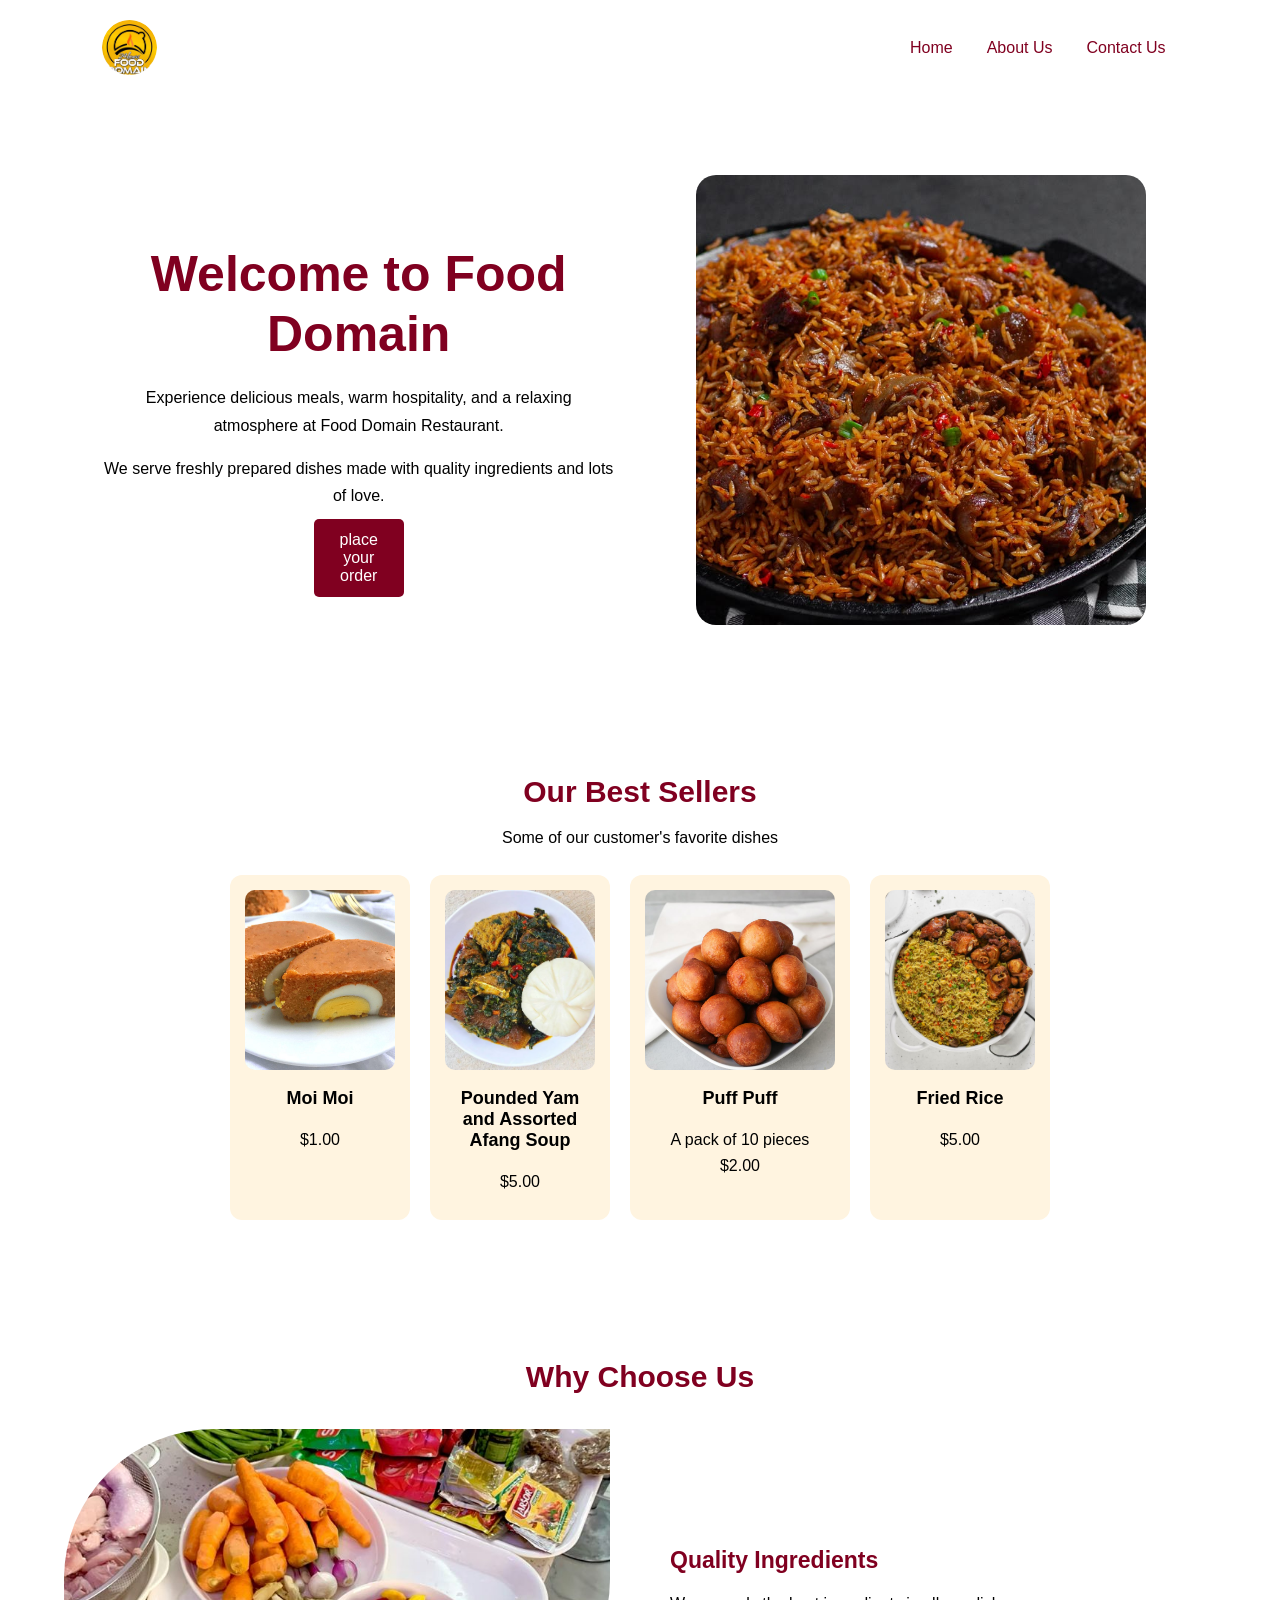
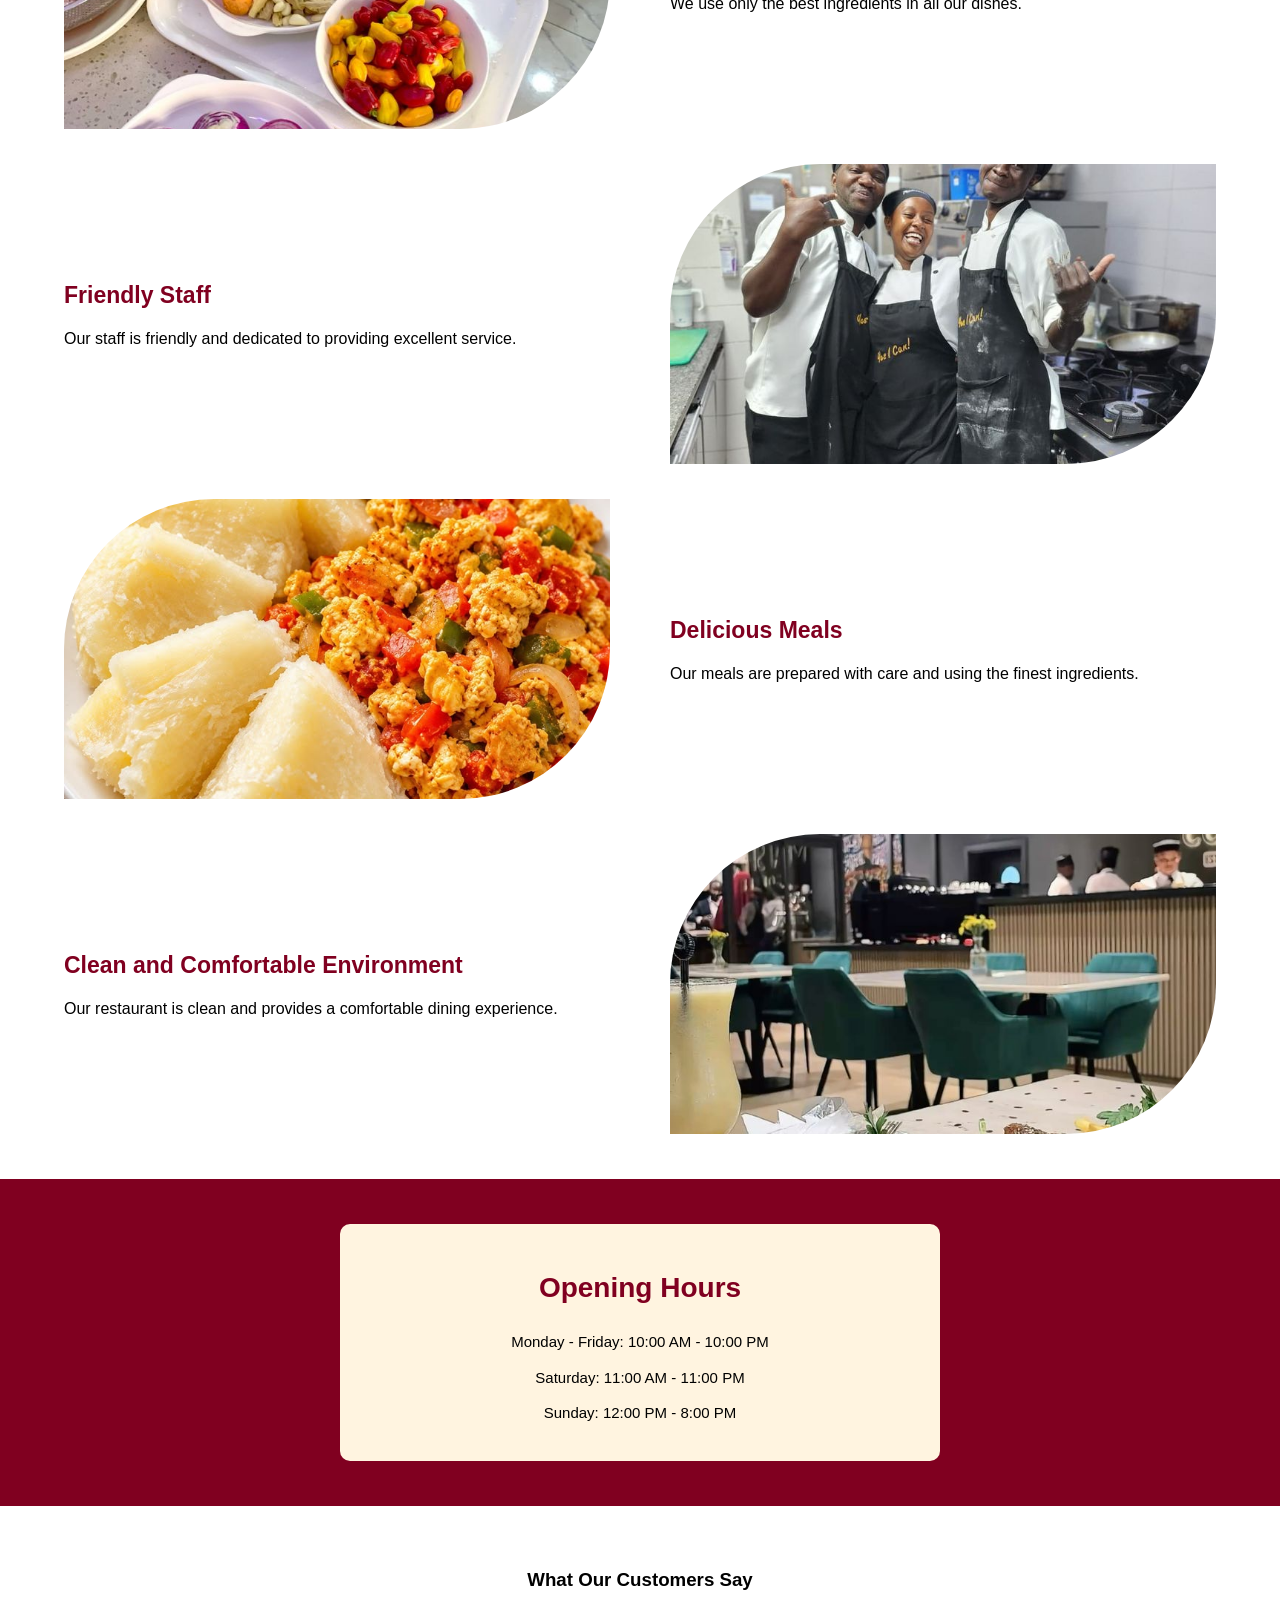
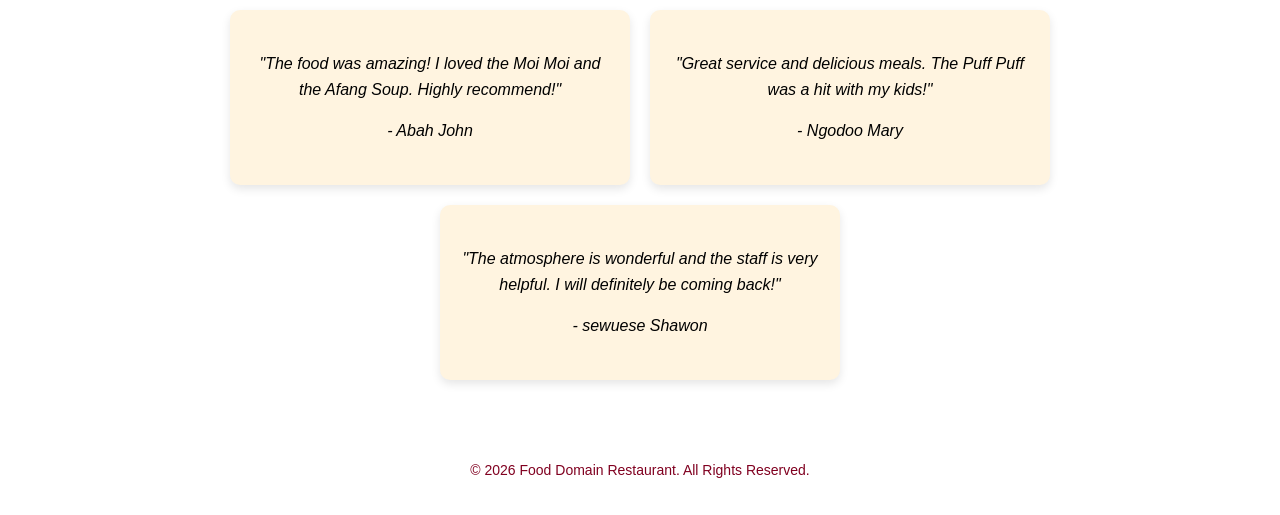
==== commit a42776b5: "add media queries for screen responsiveness" ====
--- a/index.html
+++ b/index.html
@@ -158,7 +158,7 @@
       </section>
     </main>
     <footer>
-      <div cllass="footer-content">
+      <div class="footer-content">
         <p>&copy; 2026 Food Domain Restaurant. All Rights Reserved.</p>
       </div>
     </footer>
--- a/style.css
+++ b/style.css
@@ -439,88 +439,182 @@
 
 /*Contact Page*/
 
+/* Contact section and background image */
 #contact {
-  padding: 60px 5%;
-  width: 60%;
-  height: 650px;
-  margin: 0 auto;
-  background-image: url("img/okra-soup.jpg");
-  background-size: cover;
-  background-position: center;
-  background-repeat: no-repeat;
-  align-items: center;
-  justify-content: center;
-  border-radius: 50px;
-}
+    width: 90%;
+    max-width: 1100px;
+    margin: 40px auto;
+    padding: 50px 20px;
+    box-sizing: border-box;
+
+    background-image:
+        linear-gradient(rgba(0, 0, 0, 0.25), rgba(0, 0, 0, 0.25)),
+        url("img/okra-soup.jpg");
+    background-size: cover;
+    background-position: center;
+    background-repeat: no-repeat;
+
+    border-radius: 30px;
+}
+
+/* Glass card */
 .contact-glass {
-  max-width: 400px;
-  margin: 0 auto;
-  padding: 50px;
-  height: 550px;
-  background: rgba(255, 244, 224, 0.18);
-  border: 1px solid rgba(255, 255, 255, 0.3);
-  border-radius: 20px;
-  backdrop-filter: blur(10px);
-  box-shadow: 0 8px 30px rgba(0, 0, 0, 0.2);
-}
-
+    width: 100%;
+    max-width: 650px;
+    margin: 0 auto;
+    padding: 35px;
+    box-sizing: border-box;
+    background: rgba(255, 244, 224, 0.22);
+    border: 1px solid rgba(255, 255, 255, 0.4);
+    border-radius: 20px;
+    backdrop-filter: blur(12px);
+    -webkit-backdrop-filter: blur(12px);
+    box-shadow: 0 8px 30px rgba(0, 0, 0, 0.2);
+}
+
+/* Form heading and introduction */
 .contact-form {
-  text-align: center;
+    text-align: center;
 }
 
 .contact-form h1 {
-  font-family: "Playfair Display", serif;
-  font-size: 50px;
-  color: var(--text-color);
-  margin-bottom: 10px;
+    font-family: "Playfair Display", serif;
+    font-size: 40px;
+    color: var(--text-color);
+    margin: 0 0 12px;
 }
 
 .contact-form p {
-  color: #fff4e0;
-  font-size: 17px;
-  line-height: 1.5;
-  margin-bottom: 35px;
-}
-
+    color: #FFF4E0;
+    font-size: 15px;
+    line-height: 1.6;
+    margin-bottom: 25px;
+}
+
+/* Form groups */
 .contact-form form {
-  text-align: left;
-}
-
+    text-align: left;
+}
+
+.contact-form fieldset {
+    min-width: 0;
+   border: 1px solid rgba(128, 0, 32, 0.65);
+    border-radius: 12px;
+    padding: 18px;
+    margin: 0 0 20px;
+}
+
+.contact-form legend {
+    color: var(--text-color);
+    font-weight: bold;
+    padding: 0 8px;
+}
+
+/* Labels */
 .contact-form label {
-  display: block;
-  color: var(--text-color);
-  margin-bottom: 5px;
-  font-weight: bold;
-}
-
+    display: block;
+    color: #FFF4E0;
+    font-size: 14px;
+    font-weight: bold;
+    margin: 12px 0 6px;
+}
+
+/* Inputs, dropdowns and message box */
 .contact-form input[type="text"],
 .contact-form input[type="email"],
+.contact-form input[type="tel"],
+.contact-form input[type="date"],
+.contact-form select,
 .contact-form textarea {
-  width: 100%;
-  padding: 13px;
-  margin-bottom: 15px;
-  border: none;
-  border-radius: 8px;
-  box-sizing: border-box;
-  background-color: rgba(255, 255, 255, 0.9);
-  font-family: Arial, sans-serif;
-}
-
+    display: block;
+    width: 100%;
+    padding: 11px;
+    margin: 0 0 10px;
+    border: 2px solid transparent;
+    border-radius: 7px;
+    box-sizing: border-box;
+    font-family: Arial, sans-serif;
+    font-size: 14px;
+    transition: border-color 0.2s, box-shadow 0.2s;
+}
+
+/* Focus state */
+.contact-form input:focus,
+.contact-form select:focus,
+.contact-form textarea:focus {
+    outline: none;
+    border-color: var(--primary-color);
+    box-shadow: 0 0 0 5px rgba(128, 0, 32, 0.3);
+}
+
+/* Valid state */
+.contact-form input:required:valid,
+.contact-form select:required:valid,
+.contact-form textarea:required:valid {
+    border-color: #2E8B57;
+}
+
+/* Invalid state */
+.contact-form input:required:invalid,
+.contact-form select:required:invalid,
+.contact-form textarea:required:invalid {
+    border-color: #FF6B6B;
+}
+
+/* Helper text */
+.contact-form small {
+    display: block;
+    color: var(--text-color);
+    font-size: 12px;
+    line-height: 1.5;
+    margin: -4px 0 12px;
+}
+
+/* Message box */
 .contact-form textarea {
-  resize: vertical;
-}
-
+    resize: vertical;
+    min-height: 100px;
+}
+
+/* Optional updates checkbox */
+.contact-form .checkbox-label {
+    display: flex;
+    align-items: flex-start;
+    gap: 10px;
+    font-weight: normal;
+    line-height: 1.5;
+    margin-top: 15px;
+}
+
+.contact-form input[type="checkbox"] {
+    width: 17px;
+    height: 17px;
+    flex-shrink: 0;
+    margin-top: 2px;
+   
+}
+
+/* Submit button */
 .contact-form input[type="submit"] {
-  width: 100%;
-  padding: 8px;
-  border: none;
-  border-radius: 8px;
-  background-color: #fff4e0;
-  color: #800020;
-  font-weight: bold;
-  font-size: 16px;
-  cursor: pointer;
-}
+    display: block;
+    width: 100%;
+    padding: 13px;
+    border: none;
+    border-radius: 8px;
+    background-color: var(--primary-color);
+    color: var(--secondary-color);
+    font-weight: bold;
+    font-size: 15px;
+    cursor: pointer;
+    transition: background-color 0.2s, transform 0.2s;
+}
+
+.contact-form input[type="submit"]:hover {
+    background-color: var(--secondary-color);
+    color: var(--primary-color);
+    transform: translateY(-2px);
+}
+
 /*Contact Section*/
 
 .contact-info {
@@ -601,3 +695,821 @@
   border: 0;
   border-radius: 15px;
 }
+
+
+/* =====================================
+   RESPONSIVE DESIGN - MOBILE FIRST
+===================================== */
+
+/* General reset and responsive images */
+
+* {
+    box-sizing: border-box;
+}
+
+html {
+    scroll-behavior: smooth;
+}
+
+body {
+    margin: 0;
+    font-family: Arial, sans-serif;
+}
+
+img {
+    max-width: 100%;
+    height: auto;
+    display: block;
+}
+
+iframe {
+    max-width: 100%;
+}
+
+/* =========================
+   MOBILE: BASE CSS
+   Below 768px
+========================= */
+
+/* Navbar */
+
+header {
+    width: 100%;
+}
+
+nav {
+    display: flex;
+    flex-direction: column;
+    align-items: center;
+    gap: 15px;
+    padding: 15px;
+}
+
+.logo {
+    width: 55px;
+    height: 55px;
+    object-fit: cover;
+}
+
+.menu {
+    display: flex;
+    flex-wrap: wrap;
+    justify-content: center;
+    align-items: center;
+    gap: 5px;
+    width: 100%;
+    height: auto;
+}
+
+.menu li {
+    margin: 0;
+    height: auto;
+}
+
+.menu a {
+    display: flex;
+    align-items: center;
+    justify-content: center;
+    width: auto;
+    min-width: 44px;
+    min-height: 44px;
+    padding: 10px 12px;
+    text-align: center;
+}
+
+/* Homepage hero */
+
+.home-page {
+    padding: 0;
+}
+
+.home-page #hero {
+    display: flex;
+    flex-direction: column;
+    align-items: center;
+    gap: 30px;
+    min-height: auto;
+    padding: 40px 5%;
+}
+
+.home-page .hero-text {
+    width: 100%;
+    text-align: center;
+}
+
+.home-page .hero-text h1 {
+    font-size: clamp(30px, 8vw, 40px);
+    line-height: 1.2;
+}
+
+.home-page .hero-text p {
+    font-size: 16px;
+    line-height: 1.7;
+}
+
+.home-page .hero-text a {
+    display: inline-flex;
+    align-items: center;
+    justify-content: center;
+    min-height: 44px;
+    padding: 12px 20px;
+}
+
+.home-page .hero-image {
+    width: 100%;
+}
+
+.home-page .hero-image img {
+    width: 100%;
+    max-width: 450px;
+    height: auto;
+    margin: 0 auto;
+    border-radius: 20px;
+}
+
+/* Best sellers */
+
+.home-page #best-sellers {
+    padding: 45px 5%;
+    text-align: center;
+}
+
+.home-page #best-sellers h2 {
+    font-size: 30px;
+}
+
+#best-sellers p {
+    font-size: 16px;
+    line-height: 1.6;
+}
+
+.meal-slides {
+    display: flex;
+    justify-content: flex-start;
+    align-items: stretch;
+    gap: 15px;
+    overflow-x: auto;
+    overflow-y: hidden;
+    padding: 15px 5px 25px;
+    scroll-snap-type: x mandatory;
+}
+
+.cards,
+.active-cards {
+    flex: 0 0 80%;
+    width: 80%;
+    min-width: 0;
+    padding: 15px;
+    background-color: var(--secondary-color);
+    border-radius: 12px;
+    scroll-snap-align: center;
+}
+
+.meal-slides img,
+.active-cards img {
+    width: 100%;
+    height: 180px;
+    object-fit: cover;
+    border-radius: 10px;
+}
+
+.cards h3,
+.active-cards h3 {
+    font-size: 18px;
+    overflow-wrap: break-word;
+}
+
+/* Why choose us */
+
+#choose {
+    padding: 45px 5%;
+}
+
+#choose h2 {
+    font-size: 30px;
+    text-align: center;
+}
+
+.choose-item,
+.choose-item-reverse {
+    display: flex;
+    flex-direction: column;
+    align-items: center;
+    gap: 20px;
+    margin-top: 35px;
+}
+
+.choose-img,
+.choose-text {
+    width: 100%;
+    min-width: 0;
+}
+
+.choose-img img {
+    width: 100%;
+    height: 220px;
+    object-fit: cover;
+    border-radius: 20px;
+}
+
+.choose-text h3 {
+    font-size: 23px;
+}
+
+.choose-text p {
+    font-size: 16px;
+    line-height: 1.7;
+}
+
+/* Opening hours */
+
+#opening-hours {
+    padding: 45px 5%;
+}
+
+#opening-hours .content {
+    width: 100%;
+    max-width: 600px;
+    padding: 25px 15px;
+}
+
+#opening-hours h2 {
+    font-size: 28px;
+}
+
+#opening-hours p {
+    font-size: 15px;
+    line-height: 1.7;
+}
+
+/* Testimonials */
+
+#testimonial,
+#testimonials {
+    padding: 45px 5%;
+    text-align: center;
+}
+
+.testimonial-container {
+    display: flex;
+    flex-direction: column;
+    align-items: stretch;
+    gap: 20px;
+}
+
+.testimonial-item {
+    width: 100%;
+    min-width: 0;
+    padding: 25px 20px;
+}
+
+/* About page */
+
+#about {
+    display: flex;
+    flex-direction: column;
+    align-items: center;
+    gap: 25px;
+    padding: 45px 5%;
+}
+
+.about-content,
+.about-img {
+    width: 100%;
+    min-width: 0;
+}
+
+.about-content h1 {
+    font-size: 36px;
+}
+
+.about-content p {
+    font-size: 16px;
+    line-height: 1.7;
+}
+
+.about-img img {
+    width: 100%;
+    max-width: 500px;
+    height: auto;
+    aspect-ratio: 4 / 3;
+    object-fit: cover;
+    margin: 0 auto;
+}
+
+/* Mission and vision */
+
+.mission-vision {
+    padding: 45px 5%;
+}
+
+.mission,
+.vision {
+    display: flex;
+    flex-direction: column;
+    align-items: center;
+    gap: 25px;
+    margin-bottom: 50px;
+}
+
+.mission-image,
+.vision-image,
+.mission-content,
+.vision-content {
+    width: 100%;
+    min-width: 0;
+}
+
+.mission-image img,
+.vision-image img {
+    width: 100%;
+    max-width: 300px;
+    aspect-ratio: 1 / 1;
+    height: auto;
+    object-fit: cover;
+    border-radius: 50%;
+    margin: 0 auto;
+}
+
+.mission-content h2,
+.vision-content h2 {
+    font-size: 30px;
+}
+
+.mission-content p,
+.vision-content p {
+    font-size: 16px;
+    line-height: 1.7;
+}
+
+/* Team */
+
+#Team {
+    padding: 45px 5%;
+}
+
+#Team h2 {
+    font-size: 32px;
+    margin-bottom: 30px;
+}
+
+.team-container {
+    display: grid;
+    grid-template-columns: 1fr;
+    gap: 20px;
+}
+
+.team-member {
+    width: 100%;
+    min-width: 0;
+    padding: 25px 15px;
+}
+
+.team-member img {
+    width: 130px;
+    height: 130px;
+    object-fit: cover;
+    border-radius: 50%;
+}
+
+/* Gallery */
+
+#gallery {
+    padding: 45px 5%;
+}
+
+#gallery h3 {
+    font-size: 30px;
+}
+
+.gallery-container {
+    display: grid;
+    grid-template-columns: 1fr;
+    gap: 15px;
+}
+
+.gallery-container img {
+    width: 100%;
+    height: auto;
+    aspect-ratio: 4 / 3;
+    object-fit: cover;
+    border-radius: 12px;
+}
+
+/* Contact form */
+
+#contact {
+    width: 95%;
+    max-width: 1100px;
+    height: auto;
+    min-height: 0;
+    margin: 25px auto;
+    padding: 25px 12px;
+    background-size: cover;
+    background-position: center;
+    border-radius: 20px;
+}
+
+.contact-glass {
+    width: 100%;
+    max-width: 650px;
+    height: auto;
+    margin: 0 auto;
+    padding: 22px 15px;
+}
+
+.contact-form h1 {
+    font-size: 32px;
+}
+
+.contact-form p {
+    font-size: 15px;
+    line-height: 1.6;
+}
+
+.contact-form fieldset {
+    min-width: 0;
+    padding: 15px 12px;
+    margin-bottom: 20px;
+}
+
+.contact-form input[type="text"],
+.contact-form input[type="email"],
+.contact-form input[type="tel"],
+.contact-form input[type="date"],
+.contact-form select,
+.contact-form textarea {
+    width: 100%;
+    min-height: 44px;
+    font-size: 16px;
+}
+
+.contact-form textarea {
+    min-height: 120px;
+}
+
+.contact-form input[type="submit"] {
+    min-height: 44px;
+}
+
+/* Contact information */
+
+.contact-info {
+    display: flex;
+    flex-direction: column;
+    align-items: stretch;
+    gap: 20px;
+    width: 100%;
+    margin: 25px 0;
+    padding: 35px 5%;
+}
+
+.opening-hours,
+.socials {
+    width: 100%;
+    min-width: 0;
+    padding: 25px 15px;
+}
+
+.opening-hours h2,
+.socials h2 {
+    font-size: 26px;
+}
+
+.socials a {
+    display: flex;
+    align-items: center;
+    justify-content: center;
+    min-height: 44px;
+}
+
+/* Location */
+
+#location {
+    display: flex;
+    flex-direction: column;
+    align-items: stretch;
+    gap: 25px;
+    width: 100%;
+    padding: 45px 5%;
+}
+
+.location-content,
+.location-map {
+    width: 100%;
+    min-width: 0;
+}
+
+.location-content h2 {
+    font-size: 32px;
+}
+
+.location-content p {
+    font-size: 16px;
+    line-height: 1.7;
+}
+
+.location-map iframe {
+    display: block;
+    width: 100%;
+    height: 280px;
+    border: 0;
+    border-radius: 15px;
+}
+
+/* Footer */
+
+footer {
+    padding: 20px 5%;
+    text-align: center;
+}
+
+footer p {
+    font-size: 14px;
+    line-height: 1.6;
+}
+
+/*
+   TABLET
+   768px and above */
+
+@media (min-width: 768px) {
+
+    /* Navbar */
+
+    nav {
+        flex-direction: row;
+        justify-content: space-between;
+        padding: 15px 5%;
+    }
+
+    .menu {
+        width: auto;
+        flex-wrap: nowrap;
+        gap: 10px;
+    }
+
+    /* Hero */
+
+    .home-page #hero {
+        flex-direction: row;
+        text-align: left;
+        gap: 35px;
+        padding: 60px 5%;
+    }
+
+    .home-page .hero-text,
+    .home-page .hero-image {
+        flex: 1;
+        min-width: 0;
+    }
+
+    .home-page .hero-text h1 {
+        font-size: 42px;
+    }
+
+    /* Best sellers */
+
+    .meal-slides {
+        justify-content: center;
+        flex-wrap: wrap;
+        overflow: visible;
+    }
+
+    .cards,
+    .active-cards {
+        flex: 0 1 calc(50% - 20px);
+        width: auto;
+    }
+
+    /* Why choose us */
+
+    .choose-item,
+    .choose-item-reverse {
+        flex-direction: row;
+        gap: 30px;
+    }
+
+    .choose-item-reverse {
+        flex-direction: row-reverse;
+    }
+
+    .choose-img,
+    .choose-text {
+        flex: 1;
+        width: 50%;
+    }
+
+    /* Testimonials */
+
+    .testimonial-container {
+        flex-direction: row;
+        flex-wrap: wrap;
+        justify-content: center;
+    }
+
+    .testimonial-item {
+        flex: 1 1 calc(50% - 20px);
+        max-width: 400px;
+    }
+
+    /* About */
+
+    #about {
+        flex-direction: row;
+        gap: 35px;
+    }
+
+    .about-content,
+    .about-img {
+        flex: 1;
+    }
+
+    /* Mission and vision */
+
+    .mission,
+    .vision {
+        flex-direction: row;
+        gap: 35px;
+    }
+
+    .vision {
+        flex-direction: row;
+    }
+
+    .mission-image,
+    .vision-image,
+    .mission-content,
+    .vision-content {
+        flex: 1;
+    }
+
+    /* Team */
+
+    .team-container {
+        grid-template-columns: repeat(2, minmax(0, 1fr));
+    }
+
+    /* Gallery */
+
+    .gallery-container {
+        grid-template-columns: repeat(2, minmax(0, 1fr));
+    }
+
+    /* Contact */
+
+    #contact {
+        padding: 40px 20px;
+    }
+
+    .contact-glass {
+        padding: 30px;
+    }
+
+    /* Contact info */
+
+    .contact-info {
+        flex-direction: row;
+        flex-wrap: wrap;
+        justify-content: center;
+    }
+
+    .opening-hours,
+    .socials {
+        flex: 1 1 calc(50% - 20px);
+        max-width: 450px;
+    }
+
+    /* Location */
+
+    #location {
+        flex-direction: row;
+        gap: 35px;
+    }
+
+    .location-content,
+    .location-map {
+        flex: 1;
+    }
+
+    .location-map iframe {
+        height: 350px;
+    }
+}
+
+/* 
+   DESKTOP
+   1024px and above */
+
+@media (min-width: 1024px) {
+
+    /* Navbar */
+
+    nav {
+        padding: 20px 8%;
+    }
+
+    /* Hero */
+
+    .home-page #hero {
+        padding: 80px 8%;
+        gap: 50px;
+    }
+
+    .home-page .hero-text h1 {
+        font-size: 50px;
+    }
+
+    /* Best sellers */
+
+    .meal-slides {
+        flex-wrap: nowrap;
+        gap: 20px;
+    }
+
+    .cards {
+        flex: 0 1 180px;
+    }
+
+    .active-cards {
+        flex: 0 1 220px;
+    }
+
+    /* Why choose us */
+
+    .choose-item,
+    .choose-item-reverse {
+        gap: 60px;
+    }
+
+    .choose-img img {
+        height: 300px;
+    }
+
+    /* Team */
+
+    .team-container {
+        grid-template-columns: repeat(3, minmax(0, 1fr));
+    }
+
+    /* Gallery */
+
+    .gallery-container {
+        grid-template-columns: repeat(3, minmax(0, 1fr));
+    }
+
+    /* Contact */
+
+    #contact {
+        padding: 50px 20px;
+    }
+
+    .contact-glass {
+        padding: 35px;
+    }
+
+    /* Location */
+
+    #location {
+        padding: 80px 8%;
+        gap: 50px;
+    }
+}
+/* Preserve original image border-radius */
+
+/* Hero image */
+.hero-image img {
+    border-radius: 0 250px 0 250px;
+}
+
+/* Why Choose Us images */
+.choose-img img {
+    border-radius: 150px 0 150px 0;
+}
+
+/* About image */
+.about-img img {
+    border-radius: 15px;
+}
+
+/* Mission and Vision images */
+.mission-image img,
+.vision-image img {
+    border-radius: 50%;
+}
+
+/* Best sellers */
+.meal-slides .cards img,
+.meal-slides .active-cards img {
+    border-radius: 10px;
+}
+
+/* Team images */
+.team-member img {
+    border-radius: 50%;
+}
+
+/* Gallery images */
+.gallery-container img {
+    border-radius: 12px;
+}
